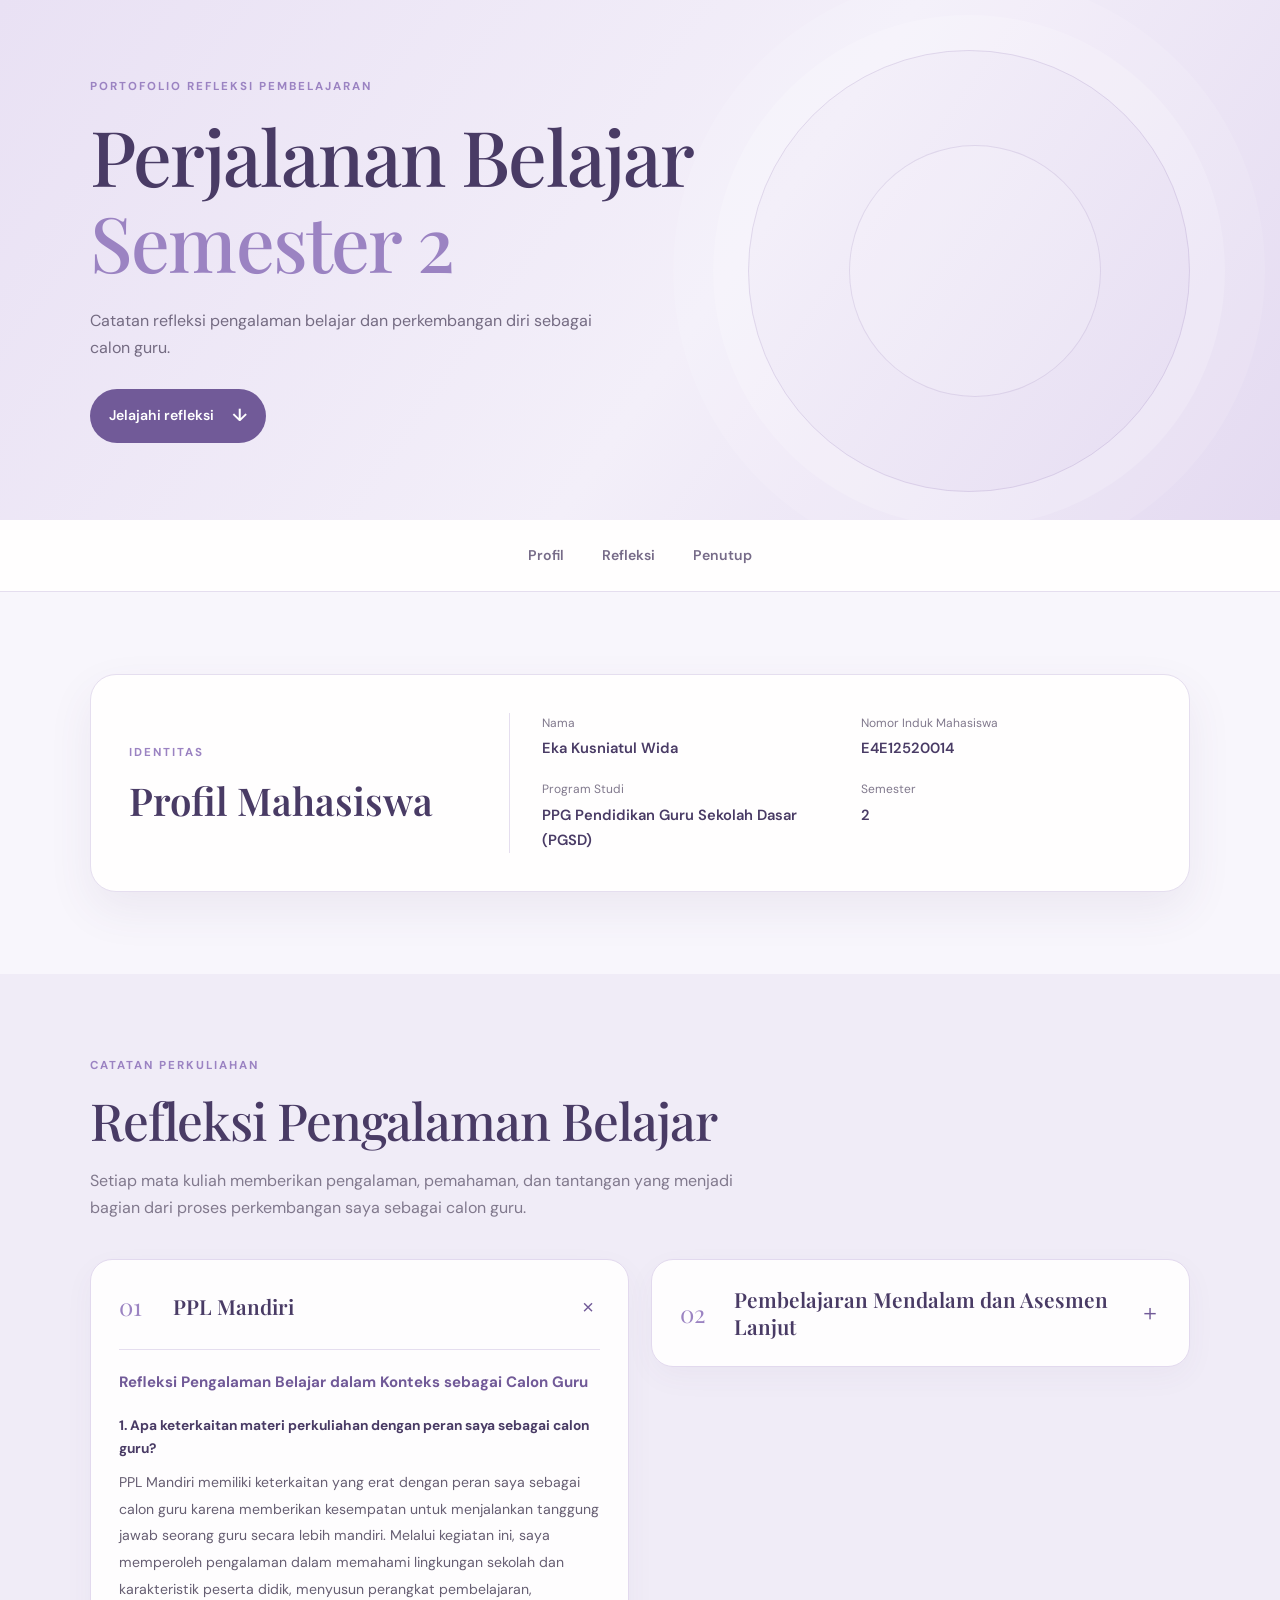
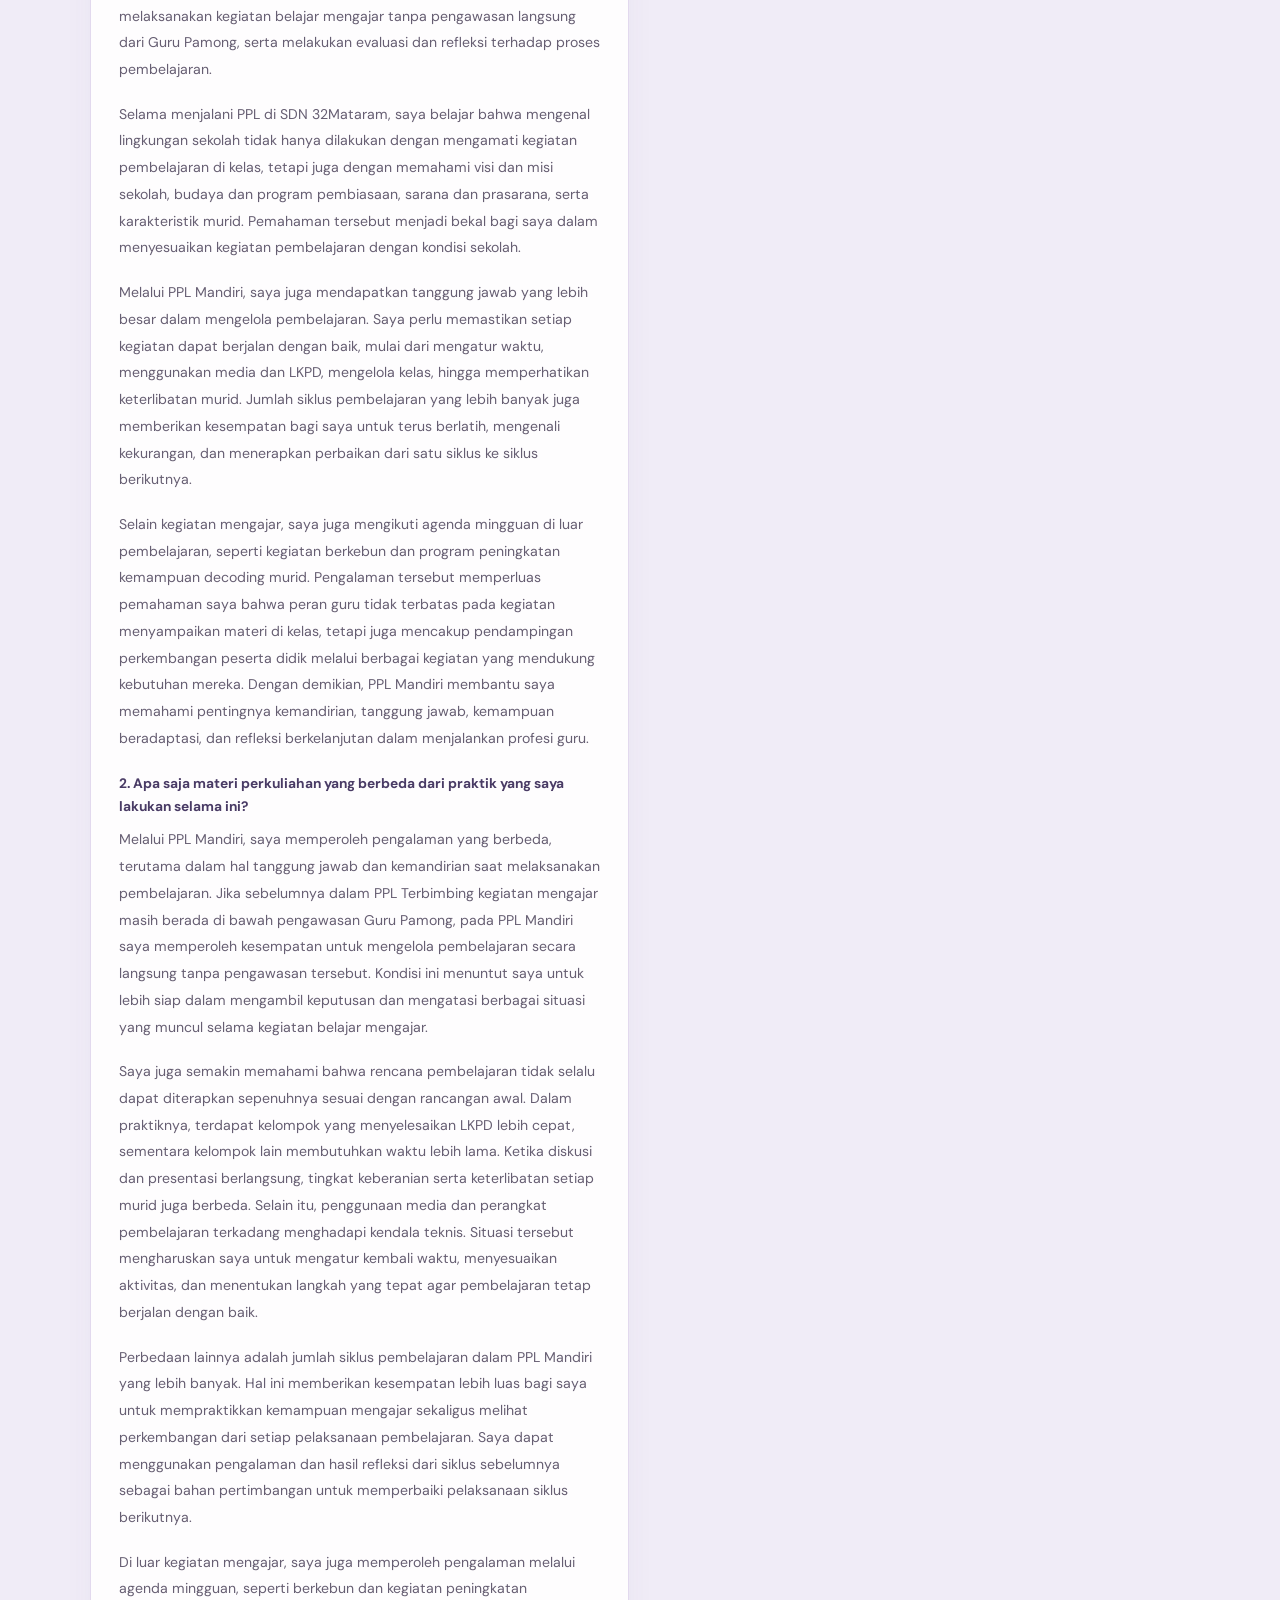
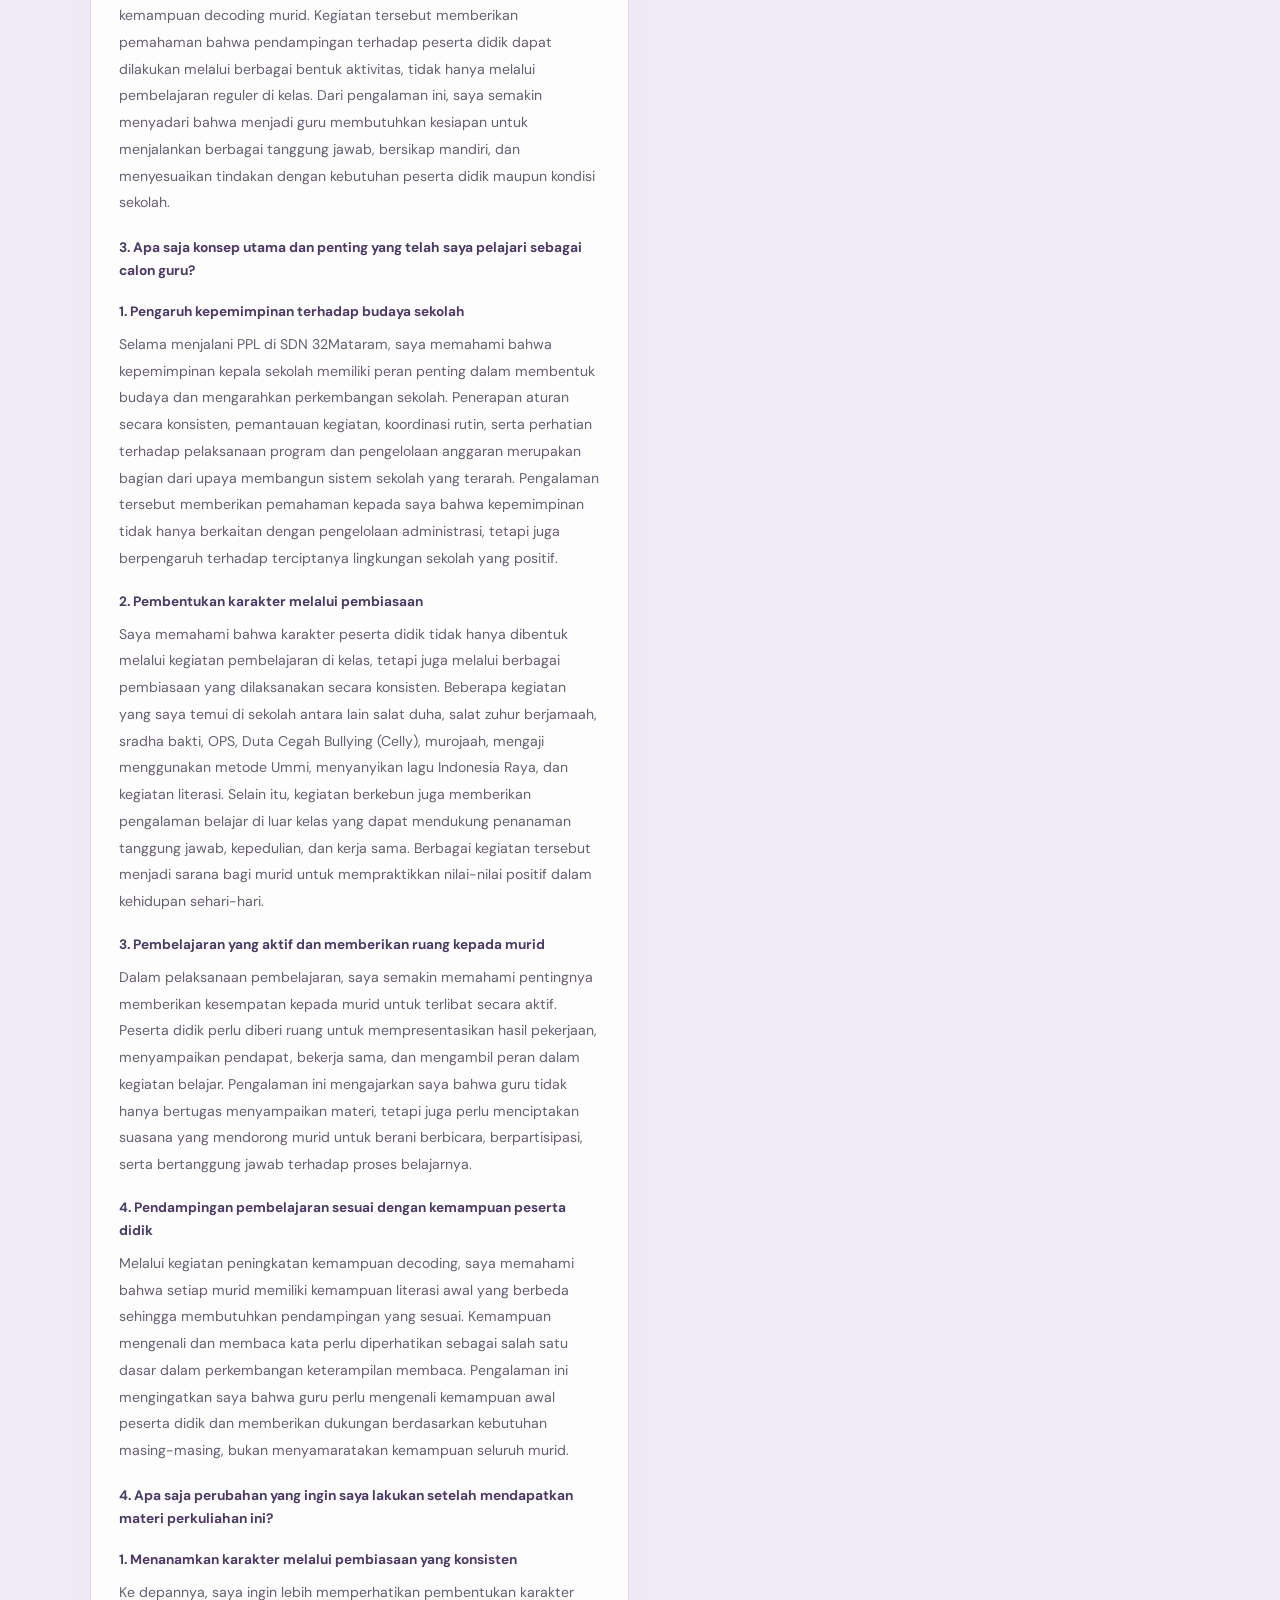
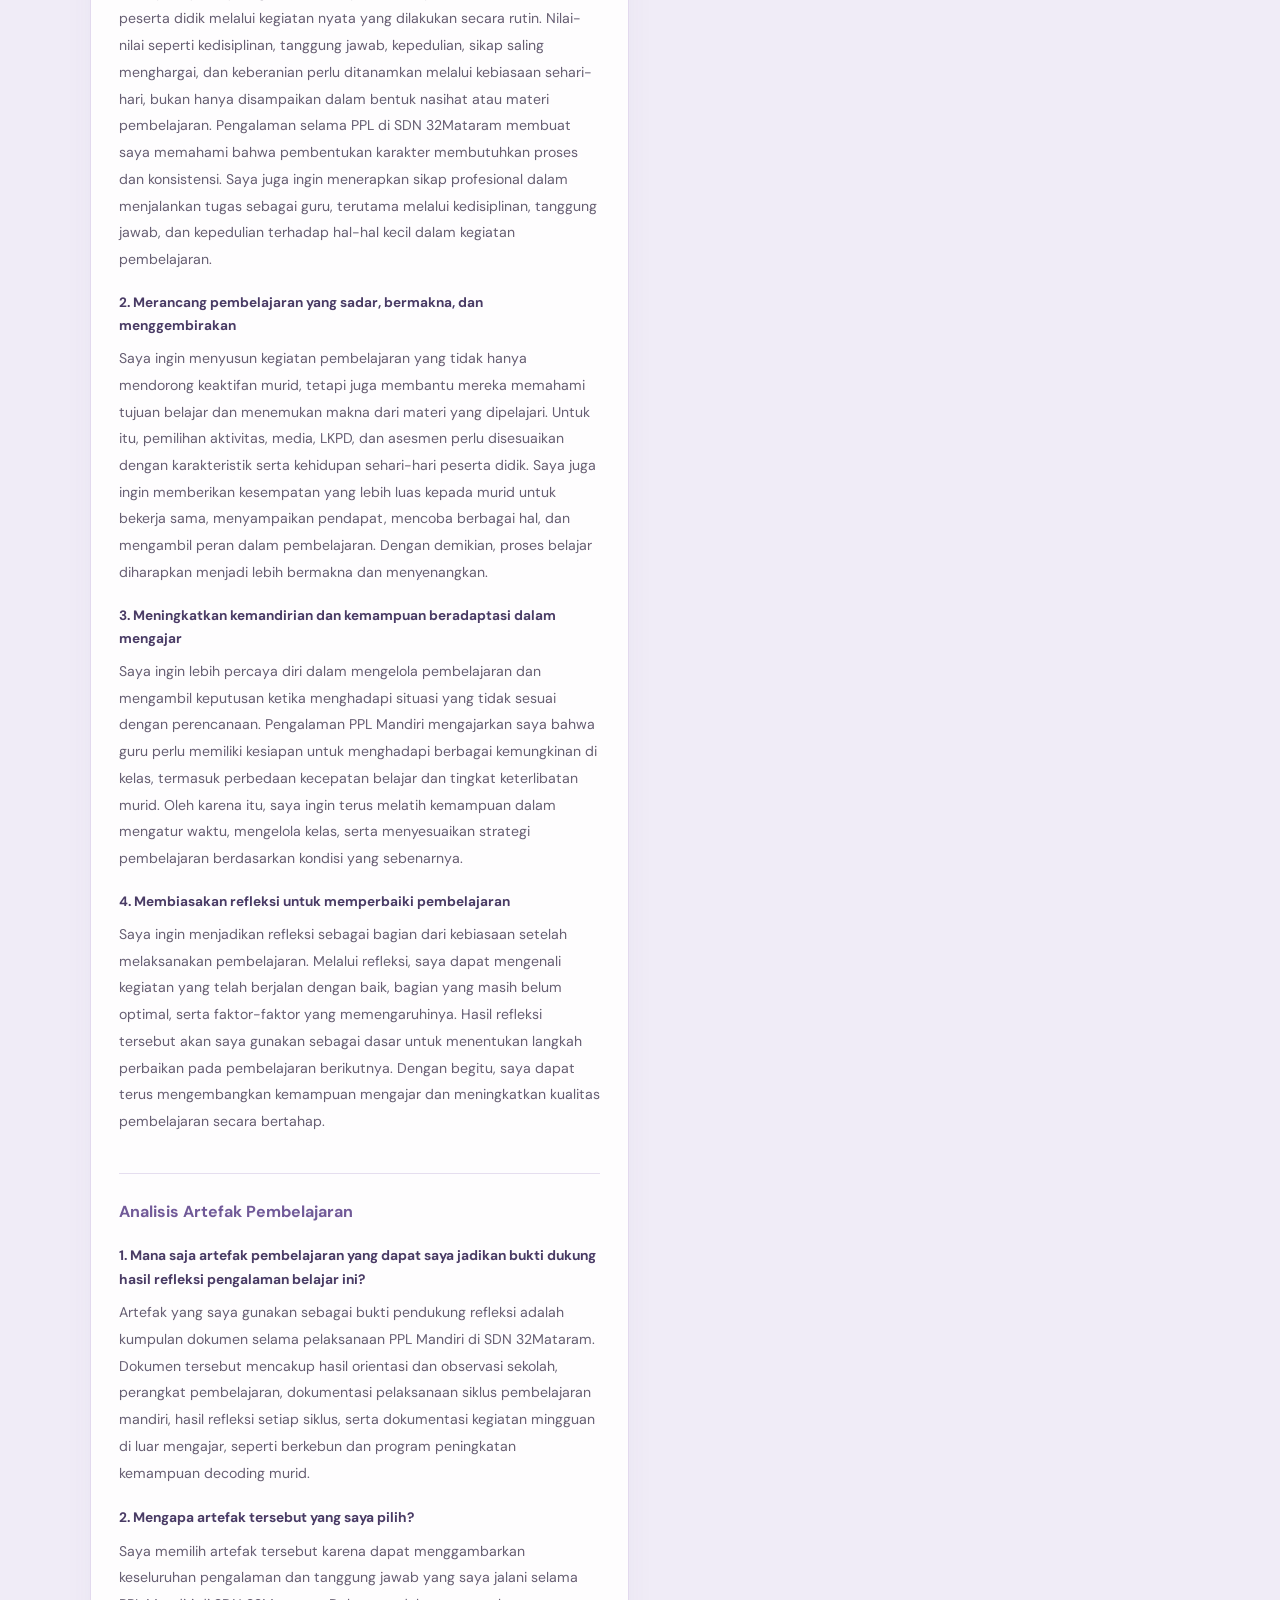
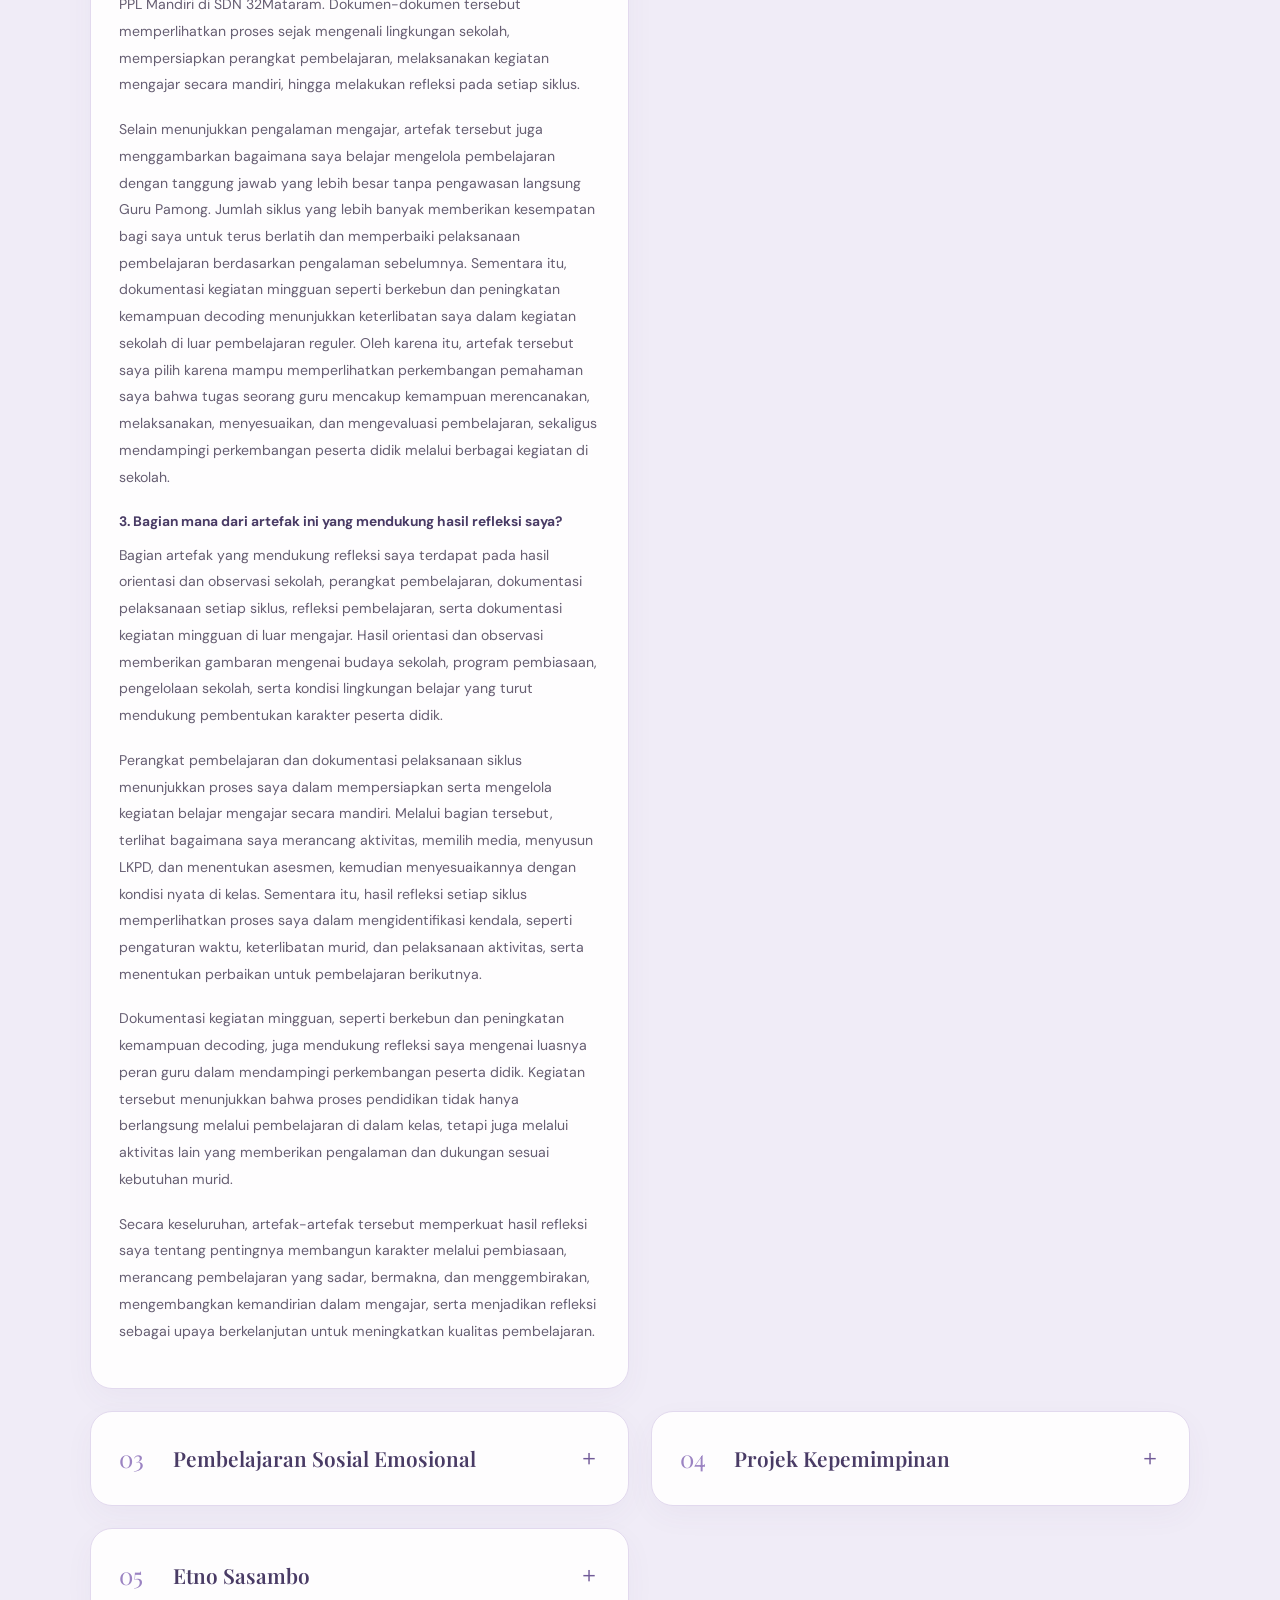
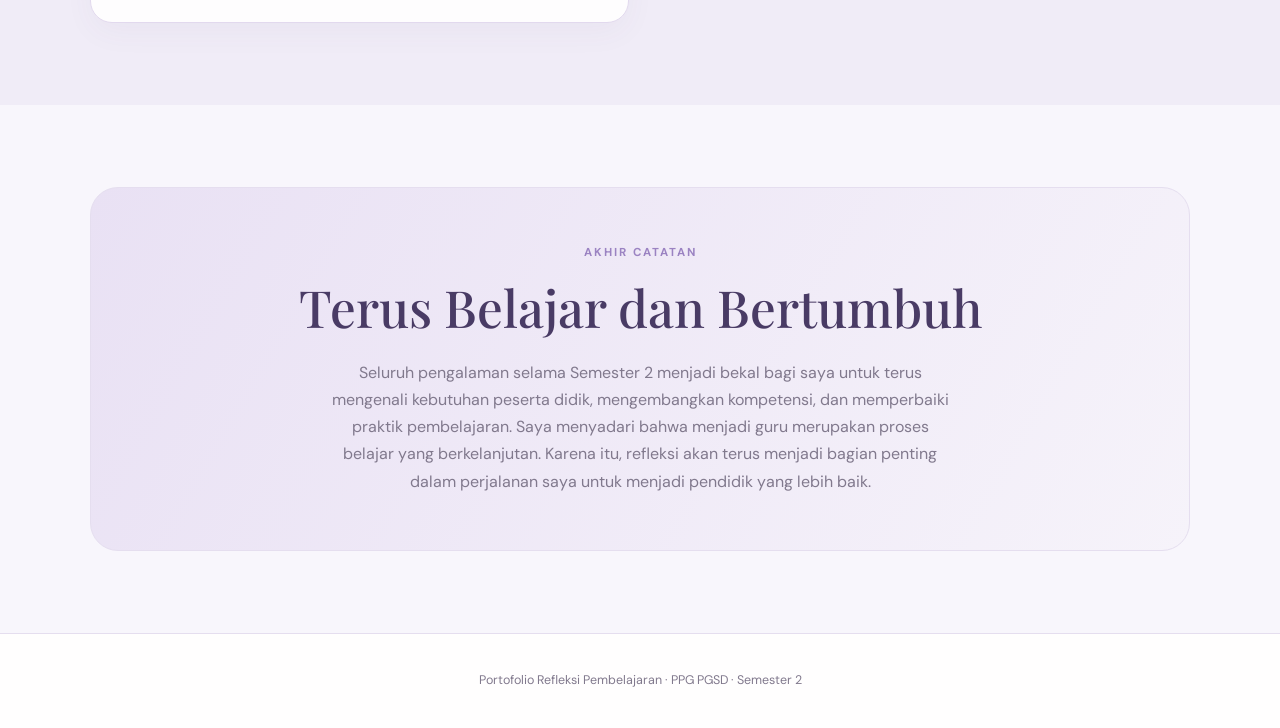
==== index.html @ f9f9147a "Initial website upload" ====
<!DOCTYPE html>
<html lang="id">
<head>
  <meta charset="UTF-8">
  <meta name="viewport" content="width=device-width, initial-scale=1.0">
  <meta name="description" content="Refleksi pengalaman belajar mahasiswa PPG PGSD Semester 2.">
  <title>Refleksi Pembelajaran | Semester 2</title>
  <link rel="preconnect" href="https://fonts.googleapis.com">
  <link rel="preconnect" href="https://fonts.gstatic.com" crossorigin>
  <link href="https://fonts.googleapis.com/css2?family=DM+Sans:wght@400;500;600;700&family=Playfair+Display:wght@500;600;700&display=swap" rel="stylesheet">
  <link rel="stylesheet" href="style.css">
</head>
<body>
  <header class="hero" id="beranda">
    <div class="hero-inner">
      <p class="eyebrow">PORTOFOLIO REFLEKSI PEMBELAJARAN</p>
      <h1>Perjalanan Belajar<br><span>Semester 2</span></h1>
      <p class="hero-description">Catatan refleksi pengalaman belajar dan perkembangan diri sebagai calon guru.</p>
      <a class="hero-link" href="#refleksi">Jelajahi refleksi <span aria-hidden="true">↓</span></a>
    </div>
  </header>

  <nav class="site-nav" aria-label="Navigasi utama">
    <a href="#profil">Profil</a>
    <a href="#refleksi">Refleksi</a>
    <a href="#penutup">Penutup</a>
  </nav>

  <main>
    <section class="profile-section" id="profil">
      <div class="profile-card">
        <div class="profile-heading">
          <p class="eyebrow">IDENTITAS</p>
          <h2>Profil Mahasiswa</h2>
        </div>
        <div class="profile-details">
          <p><span>Nama</span><strong> Eka Kusniatul Wida</strong></p>
          <p><span>Nomor Induk Mahasiswa</span><strong> E4E12520014</strong></p>
          <p><span>Program Studi</span><strong> PPG Pendidikan Guru Sekolah Dasar (PGSD)</strong></p>
          <p><span>Semester</span><strong> 2</strong></p>
        </div>
      </div>
    </section>

    <section class="reflection-section" id="refleksi">
      <div class="section-heading">
        <p class="eyebrow">CATATAN PERKULIAHAN</p>
        <h2>Refleksi Pengalaman Belajar</h2>
        <p>Setiap mata kuliah memberikan pengalaman, pemahaman, dan tantangan yang menjadi bagian dari proses perkembangan saya sebagai calon guru.</p>
      </div>
      <div class="course-grid">
<details class="course-card" id="mata-kuliah-1" open>
  <summary>
    <span class="course-number">01</span>
    <span class="course-name">PPL Mandiri</span>
    <span class="course-toggle" aria-hidden="true">＋</span>
  </summary>
  <div class="course-content">
<h4 class="reflection-title">Refleksi Pengalaman Belajar dalam Konteks sebagai Calon Guru</h4>
<h5>1. Apa keterkaitan materi perkuliahan dengan peran saya sebagai calon guru?</h5>
<p>PPL Mandiri memiliki keterkaitan yang erat dengan peran saya sebagai calon guru karena memberikan kesempatan untuk menjalankan tanggung jawab seorang guru secara lebih mandiri. Melalui kegiatan ini, saya memperoleh pengalaman dalam memahami lingkungan sekolah dan karakteristik peserta didik, menyusun perangkat pembelajaran, melaksanakan kegiatan belajar mengajar tanpa pengawasan langsung dari Guru Pamong, serta melakukan evaluasi dan refleksi terhadap proses pembelajaran.</p>
<p>Selama menjalani PPL di SDN 32Mataram, saya belajar bahwa mengenal lingkungan sekolah tidak hanya dilakukan dengan mengamati kegiatan pembelajaran di kelas, tetapi juga dengan memahami visi dan misi sekolah, budaya dan program pembiasaan, sarana dan prasarana, serta karakteristik murid. Pemahaman tersebut menjadi bekal bagi saya dalam menyesuaikan kegiatan pembelajaran dengan kondisi sekolah.</p>
<p>Melalui PPL Mandiri, saya juga mendapatkan tanggung jawab yang lebih besar dalam mengelola pembelajaran. Saya perlu memastikan setiap kegiatan dapat berjalan dengan baik, mulai dari mengatur waktu, menggunakan media dan LKPD, mengelola kelas, hingga memperhatikan keterlibatan murid. Jumlah siklus pembelajaran yang lebih banyak juga memberikan kesempatan bagi saya untuk terus berlatih, mengenali kekurangan, dan menerapkan perbaikan dari satu siklus ke siklus berikutnya.</p>
<p>Selain kegiatan mengajar, saya juga mengikuti agenda mingguan di luar pembelajaran, seperti kegiatan berkebun dan program peningkatan kemampuan decoding murid. Pengalaman tersebut memperluas pemahaman saya bahwa peran guru tidak terbatas pada kegiatan menyampaikan materi di kelas, tetapi juga mencakup pendampingan perkembangan peserta didik melalui berbagai kegiatan yang mendukung kebutuhan mereka. Dengan demikian, PPL Mandiri membantu saya memahami pentingnya kemandirian, tanggung jawab, kemampuan beradaptasi, dan refleksi berkelanjutan dalam menjalankan profesi guru.</p>
<h5>2. Apa saja materi perkuliahan yang berbeda dari praktik yang saya lakukan selama ini?</h5>
<p>Melalui PPL Mandiri, saya memperoleh pengalaman yang berbeda, terutama dalam hal tanggung jawab dan kemandirian saat melaksanakan pembelajaran. Jika sebelumnya dalam PPL Terbimbing kegiatan mengajar masih berada di bawah pengawasan Guru Pamong, pada PPL Mandiri saya memperoleh kesempatan untuk mengelola pembelajaran secara langsung tanpa pengawasan tersebut. Kondisi ini menuntut saya untuk lebih siap dalam mengambil keputusan dan mengatasi berbagai situasi yang muncul selama kegiatan belajar mengajar.</p>
<p>Saya juga semakin memahami bahwa rencana pembelajaran tidak selalu dapat diterapkan sepenuhnya sesuai dengan rancangan awal. Dalam praktiknya, terdapat kelompok yang menyelesaikan LKPD lebih cepat, sementara kelompok lain membutuhkan waktu lebih lama. Ketika diskusi dan presentasi berlangsung, tingkat keberanian serta keterlibatan setiap murid juga berbeda. Selain itu, penggunaan media dan perangkat pembelajaran terkadang menghadapi kendala teknis. Situasi tersebut mengharuskan saya untuk mengatur kembali waktu, menyesuaikan aktivitas, dan menentukan langkah yang tepat agar pembelajaran tetap berjalan dengan baik.</p>
<p>Perbedaan lainnya adalah jumlah siklus pembelajaran dalam PPL Mandiri yang lebih banyak. Hal ini memberikan kesempatan lebih luas bagi saya untuk mempraktikkan kemampuan mengajar sekaligus melihat perkembangan dari setiap pelaksanaan pembelajaran. Saya dapat menggunakan pengalaman dan hasil refleksi dari siklus sebelumnya sebagai bahan pertimbangan untuk memperbaiki pelaksanaan siklus berikutnya.</p>
<p>Di luar kegiatan mengajar, saya juga memperoleh pengalaman melalui agenda mingguan, seperti berkebun dan kegiatan peningkatan kemampuan decoding murid. Kegiatan tersebut memberikan pemahaman bahwa pendampingan terhadap peserta didik dapat dilakukan melalui berbagai bentuk aktivitas, tidak hanya melalui pembelajaran reguler di kelas. Dari pengalaman ini, saya semakin menyadari bahwa menjadi guru membutuhkan kesiapan untuk menjalankan berbagai tanggung jawab, bersikap mandiri, dan menyesuaikan tindakan dengan kebutuhan peserta didik maupun kondisi sekolah.</p>
<h5>3. Apa saja konsep utama dan penting yang telah saya pelajari sebagai calon guru?</h5>
<h5 class="subpoint-title">1. Pengaruh kepemimpinan terhadap budaya sekolah</h5>
<p>Selama menjalani PPL di SDN 32Mataram, saya memahami bahwa kepemimpinan kepala sekolah memiliki peran penting dalam membentuk budaya dan mengarahkan perkembangan sekolah. Penerapan aturan secara konsisten, pemantauan kegiatan, koordinasi rutin, serta perhatian terhadap pelaksanaan program dan pengelolaan anggaran merupakan bagian dari upaya membangun sistem sekolah yang terarah. Pengalaman tersebut memberikan pemahaman kepada saya bahwa kepemimpinan tidak hanya berkaitan dengan pengelolaan administrasi, tetapi juga berpengaruh terhadap terciptanya lingkungan sekolah yang positif.</p>
<h5 class="subpoint-title">2. Pembentukan karakter melalui pembiasaan</h5>
<p>Saya memahami bahwa karakter peserta didik tidak hanya dibentuk melalui kegiatan pembelajaran di kelas, tetapi juga melalui berbagai pembiasaan yang dilaksanakan secara konsisten. Beberapa kegiatan yang saya temui di sekolah antara lain salat duha, salat zuhur berjamaah, sradha bakti, OPS, Duta Cegah Bullying (Celly), murojaah, mengaji menggunakan metode Ummi, menyanyikan lagu Indonesia Raya, dan kegiatan literasi. Selain itu, kegiatan berkebun juga memberikan pengalaman belajar di luar kelas yang dapat mendukung penanaman tanggung jawab, kepedulian, dan kerja sama. Berbagai kegiatan tersebut menjadi sarana bagi murid untuk mempraktikkan nilai-nilai positif dalam kehidupan sehari-hari.</p>
<h5 class="subpoint-title">3. Pembelajaran yang aktif dan memberikan ruang kepada murid</h5>
<p>Dalam pelaksanaan pembelajaran, saya semakin memahami pentingnya memberikan kesempatan kepada murid untuk terlibat secara aktif. Peserta didik perlu diberi ruang untuk mempresentasikan hasil pekerjaan, menyampaikan pendapat, bekerja sama, dan mengambil peran dalam kegiatan belajar. Pengalaman ini mengajarkan saya bahwa guru tidak hanya bertugas menyampaikan materi, tetapi juga perlu menciptakan suasana yang mendorong murid untuk berani berbicara, berpartisipasi, serta bertanggung jawab terhadap proses belajarnya.</p>
<h5 class="subpoint-title">4. Pendampingan pembelajaran sesuai dengan kemampuan peserta didik</h5>
<p>Melalui kegiatan peningkatan kemampuan decoding, saya memahami bahwa setiap murid memiliki kemampuan literasi awal yang berbeda sehingga membutuhkan pendampingan yang sesuai. Kemampuan mengenali dan membaca kata perlu diperhatikan sebagai salah satu dasar dalam perkembangan keterampilan membaca. Pengalaman ini mengingatkan saya bahwa guru perlu mengenali kemampuan awal peserta didik dan memberikan dukungan berdasarkan kebutuhan masing-masing, bukan menyamaratakan kemampuan seluruh murid.</p>
<h5>4. Apa saja perubahan yang ingin saya lakukan setelah mendapatkan materi perkuliahan ini?</h5>
<h5 class="subpoint-title">1. Menanamkan karakter melalui pembiasaan yang konsisten</h5>
<p>Ke depannya, saya ingin lebih memperhatikan pembentukan karakter peserta didik melalui kegiatan nyata yang dilakukan secara rutin. Nilai-nilai seperti kedisiplinan, tanggung jawab, kepedulian, sikap saling menghargai, dan keberanian perlu ditanamkan melalui kebiasaan sehari-hari, bukan hanya disampaikan dalam bentuk nasihat atau materi pembelajaran. Pengalaman selama PPL di SDN 32Mataram membuat saya memahami bahwa pembentukan karakter membutuhkan proses dan konsistensi. Saya juga ingin menerapkan sikap profesional dalam menjalankan tugas sebagai guru, terutama melalui kedisiplinan, tanggung jawab, dan kepedulian terhadap hal-hal kecil dalam kegiatan pembelajaran.</p>
<h5 class="subpoint-title">2. Merancang pembelajaran yang sadar, bermakna, dan menggembirakan</h5>
<p>Saya ingin menyusun kegiatan pembelajaran yang tidak hanya mendorong keaktifan murid, tetapi juga membantu mereka memahami tujuan belajar dan menemukan makna dari materi yang dipelajari. Untuk itu, pemilihan aktivitas, media, LKPD, dan asesmen perlu disesuaikan dengan karakteristik serta kehidupan sehari-hari peserta didik. Saya juga ingin memberikan kesempatan yang lebih luas kepada murid untuk bekerja sama, menyampaikan pendapat, mencoba berbagai hal, dan mengambil peran dalam pembelajaran. Dengan demikian, proses belajar diharapkan menjadi lebih bermakna dan menyenangkan.</p>
<h5 class="subpoint-title">3. Meningkatkan kemandirian dan kemampuan beradaptasi dalam mengajar</h5>
<p>Saya ingin lebih percaya diri dalam mengelola pembelajaran dan mengambil keputusan ketika menghadapi situasi yang tidak sesuai dengan perencanaan. Pengalaman PPL Mandiri mengajarkan saya bahwa guru perlu memiliki kesiapan untuk menghadapi berbagai kemungkinan di kelas, termasuk perbedaan kecepatan belajar dan tingkat keterlibatan murid. Oleh karena itu, saya ingin terus melatih kemampuan dalam mengatur waktu, mengelola kelas, serta menyesuaikan strategi pembelajaran berdasarkan kondisi yang sebenarnya.</p>
<h5 class="subpoint-title">4. Membiasakan refleksi untuk memperbaiki pembelajaran</h5>
<p>Saya ingin menjadikan refleksi sebagai bagian dari kebiasaan setelah melaksanakan pembelajaran. Melalui refleksi, saya dapat mengenali kegiatan yang telah berjalan dengan baik, bagian yang masih belum optimal, serta faktor-faktor yang memengaruhinya. Hasil refleksi tersebut akan saya gunakan sebagai dasar untuk menentukan langkah perbaikan pada pembelajaran berikutnya. Dengan begitu, saya dapat terus mengembangkan kemampuan mengajar dan meningkatkan kualitas pembelajaran secara bertahap.</p>
<h4 class="artifact-title">Analisis Artefak Pembelajaran</h4>
<h5>1. Mana saja artefak pembelajaran yang dapat saya jadikan bukti dukung hasil refleksi pengalaman belajar ini?</h5>
<p>Artefak yang saya gunakan sebagai bukti pendukung refleksi adalah kumpulan dokumen selama pelaksanaan PPL Mandiri di SDN 32Mataram. Dokumen tersebut mencakup hasil orientasi dan observasi sekolah, perangkat pembelajaran, dokumentasi pelaksanaan siklus pembelajaran mandiri, hasil refleksi setiap siklus, serta dokumentasi kegiatan mingguan di luar mengajar, seperti berkebun dan program peningkatan kemampuan decoding murid.</p>
<h5>2. Mengapa artefak tersebut yang saya pilih?</h5>
<p>Saya memilih artefak tersebut karena dapat menggambarkan keseluruhan pengalaman dan tanggung jawab yang saya jalani selama PPL Mandiri di SDN 32Mataram. Dokumen-dokumen tersebut memperlihatkan proses sejak mengenali lingkungan sekolah, mempersiapkan perangkat pembelajaran, melaksanakan kegiatan mengajar secara mandiri, hingga melakukan refleksi pada setiap siklus.</p>
<p>Selain menunjukkan pengalaman mengajar, artefak tersebut juga menggambarkan bagaimana saya belajar mengelola pembelajaran dengan tanggung jawab yang lebih besar tanpa pengawasan langsung Guru Pamong. Jumlah siklus yang lebih banyak memberikan kesempatan bagi saya untuk terus berlatih dan memperbaiki pelaksanaan pembelajaran berdasarkan pengalaman sebelumnya. Sementara itu, dokumentasi kegiatan mingguan seperti berkebun dan peningkatan kemampuan decoding menunjukkan keterlibatan saya dalam kegiatan sekolah di luar pembelajaran reguler. Oleh karena itu, artefak tersebut saya pilih karena mampu memperlihatkan perkembangan pemahaman saya bahwa tugas seorang guru mencakup kemampuan merencanakan, melaksanakan, menyesuaikan, dan mengevaluasi pembelajaran, sekaligus mendampingi perkembangan peserta didik melalui berbagai kegiatan di sekolah.</p>
<h5>3. Bagian mana dari artefak ini yang mendukung hasil refleksi saya?</h5>
<p>Bagian artefak yang mendukung refleksi saya terdapat pada hasil orientasi dan observasi sekolah, perangkat pembelajaran, dokumentasi pelaksanaan setiap siklus, refleksi pembelajaran, serta dokumentasi kegiatan mingguan di luar mengajar. Hasil orientasi dan observasi memberikan gambaran mengenai budaya sekolah, program pembiasaan, pengelolaan sekolah, serta kondisi lingkungan belajar yang turut mendukung pembentukan karakter peserta didik.</p>
<p>Perangkat pembelajaran dan dokumentasi pelaksanaan siklus menunjukkan proses saya dalam mempersiapkan serta mengelola kegiatan belajar mengajar secara mandiri. Melalui bagian tersebut, terlihat bagaimana saya merancang aktivitas, memilih media, menyusun LKPD, dan menentukan asesmen, kemudian menyesuaikannya dengan kondisi nyata di kelas. Sementara itu, hasil refleksi setiap siklus memperlihatkan proses saya dalam mengidentifikasi kendala, seperti pengaturan waktu, keterlibatan murid, dan pelaksanaan aktivitas, serta menentukan perbaikan untuk pembelajaran berikutnya.</p>
<p>Dokumentasi kegiatan mingguan, seperti berkebun dan peningkatan kemampuan decoding, juga mendukung refleksi saya mengenai luasnya peran guru dalam mendampingi perkembangan peserta didik. Kegiatan tersebut menunjukkan bahwa proses pendidikan tidak hanya berlangsung melalui pembelajaran di dalam kelas, tetapi juga melalui aktivitas lain yang memberikan pengalaman dan dukungan sesuai kebutuhan murid.</p>
<p>Secara keseluruhan, artefak-artefak tersebut memperkuat hasil refleksi saya tentang pentingnya membangun karakter melalui pembiasaan, merancang pembelajaran yang sadar, bermakna, dan menggembirakan, mengembangkan kemandirian dalam mengajar, serta menjadikan refleksi sebagai upaya berkelanjutan untuk meningkatkan kualitas pembelajaran.</p>
  </div>
</details>
<details class="course-card" id="mata-kuliah-2">
  <summary>
    <span class="course-number">02</span>
    <span class="course-name">Pembelajaran Mendalam dan Asesmen Lanjut</span>
    <span class="course-toggle" aria-hidden="true">＋</span>
  </summary>
  <div class="course-content">
<h4 class="reflection-title">Refleksi Pengalaman Belajar dalam Konteks sebagai Calon Guru</h4>
<h5>1. Apa keterkaitan materi perkuliahan dengan peran saya sebagai calon guru?</h5>
<p>Mata kuliah Pembelajaran Mendalam dan Asesmen Lanjut merupakan pengembangan dari pengetahuan yang sebelumnya saya dapatkan melalui mata kuliah PMAD. Jika pada mata kuliah PMAD saya lebih banyak mempelajari landasan dalam menyusun perencanaan pembelajaran dan asesmen, pada mata kuliah ini saya memperoleh pemahaman yang lebih mendalam mengenai penerapan pembelajaran yang mindful, meaningful, dan joyful, serta penggunaan asesmen lanjut untuk memenuhi kebutuhan belajar peserta didik.</p>
<p>Materi dalam perkuliahan ini memiliki hubungan yang erat dengan tanggung jawab saya sebagai calon guru sekolah dasar. Saya semakin memahami bahwa tugas seorang guru tidak hanya menyampaikan materi hingga selesai atau memberikan penilaian terhadap hasil belajar murid. Guru juga perlu mengenali keberagaman karakteristik peserta didik, menciptakan pengalaman belajar yang inklusif, dan melaksanakan asesmen secara berkesinambungan.</p>
<p>Berbagai materi yang dipelajari, seperti Pembelajaran Mendalam, Desain Universal Pembelajaran (DUP), Teaching at the Right Level (TaRL), dan Culturally Responsive Teaching (CRT), semakin menguatkan pemahaman saya mengenai pentingnya pembelajaran yang berorientasi pada kebutuhan murid. Pengetahuan tersebut menjadi bekal bagi saya untuk mengelola kelas dengan karakteristik peserta didik yang beragam, memberikan kesempatan belajar yang adil bagi setiap anak, serta menentukan tindak lanjut pembelajaran berdasarkan hasil asesmen.</p>
<h5>2. Apa saja materi perkuliahan yang berbeda dari praktik yang saya lakukan selama ini?</h5>
<p>Perkuliahan ini memberikan sudut pandang baru bagi saya dalam memahami dan melaksanakan pembelajaran. Sebelumnya, saya cenderung menyusun satu bentuk kegiatan pembelajaran dan memberikan LKPD atau soal dengan tingkat kesulitan yang sama kepada seluruh murid. Saya beranggapan bahwa peserta didik yang berada dalam tingkat kelas yang sama memiliki kemampuan dan kebutuhan belajar yang relatif serupa.</p>
<p>Namun, pengalaman praktik di lapangan menunjukkan bahwa kemampuan setiap murid sangat beragam. Ketika seluruh peserta didik diberikan tugas dengan tingkat kesulitan yang sama, muncul beberapa kendala. Apabila tugas yang diberikan terlalu mudah, murid yang telah menguasai materi dapat menyelesaikannya dengan cepat dan kurang memperoleh tantangan. Sebaliknya, apabila tingkat kesulitan soal ditingkatkan untuk memenuhi kebutuhan murid yang lebih mahir, peserta didik yang kemampuan dasarnya masih perlu dikembangkan justru dapat mengalami kesulitan dalam mengerjakannya dan tertinggal dari proses pembelajaran.</p>
<p>Pemahaman tersebut kemudian diperkuat melalui konsep TaRL (Teaching at the Right Level). Pendekatan ini mengajarkan bahwa kegiatan pembelajaran dan pemberian tugas seharusnya disesuaikan dengan kemampuan aktual peserta didik yang diketahui melalui asesmen awal, bukan hanya mengacu pada tingkatan kelas. Dengan demikian, saya memahami bahwa pembelajaran perlu dirancang berdasarkan kondisi dan kebutuhan nyata setiap murid agar seluruhnya dapat berkembang secara optimal.</p>
<h5>3. Apa saja konsep utama dan penting yang telah saya pelajari sebagai calon guru?</h5>
<p>Beberapa konsep penting yang saya pelajari dalam mata kuliah ini meliputi:</p>
<h5 class="subpoint-title">1. Pembelajaran Mendalam (Deep Learning)</h5>
<p>Pembelajaran Mendalam merupakan pendekatan yang mengutamakan pengalaman belajar yang mindful, meaningful, dan joyful. Mindful berarti murid memiliki kesadaran terhadap proses belajar yang dijalaninya, meaningful menunjukkan bahwa pembelajaran memiliki makna serta keterkaitan dengan kehidupan sehari-hari, sedangkan joyful berkaitan dengan terciptanya pengalaman belajar yang menyenangkan. Pendekatan ini menekankan pemahaman konsep secara menyeluruh dan berkelanjutan, bukan sekadar mengingat atau menghafalkan materi.</p>
<h5 class="subpoint-title">2. Desain Universal Pembelajaran (DUP)</h5>
<p>DUP merupakan prinsip perancangan pembelajaran yang memperhatikan keberagaman kebutuhan peserta didik sejak tahap perencanaan. Dalam penerapannya, guru perlu menyediakan berbagai alternatif dalam menyampaikan informasi (representasi), memberikan kesempatan kepada murid untuk menunjukkan pemahaman melalui beragam bentuk tindakan dan ekspresi, serta menghadirkan berbagai cara untuk meningkatkan motivasi dan keterlibatan mereka dalam pembelajaran.</p>
<h5 class="subpoint-title">3. Teaching at the Right Level (TaRL)</h5>
<p>TaRL merupakan pendekatan pembelajaran yang berfokus pada capaian dan kemampuan aktual peserta didik. Pelaksanaannya diawali dengan asesmen diagnostik untuk mengetahui tingkat penguasaan murid. Berdasarkan hasil tersebut, guru dapat memberikan pendampingan, materi, dan LKPD dengan tingkat kesulitan yang disesuaikan dengan kemampuan masing-masing, baik pada tingkat Perlu Bimbingan, Dasar, maupun Mahir.</p>
<h5 class="subpoint-title">4. Culturally Responsive Teaching (CRT)</h5>
<p>CRT merupakan pendekatan yang menghubungkan proses pembelajaran dengan budaya, kebiasaan, lingkungan, dan pengalaman hidup peserta didik. Melalui pendekatan ini, guru dapat mengaitkan materi pelajaran dengan hal-hal yang dekat dengan kehidupan murid sehingga pembelajaran terasa lebih relevan, mudah dipahami, dan memiliki makna bagi mereka.</p>
<h5>4. Apa saja perubahan yang ingin saya lakukan setelah mendapatkan materi perkuliahan ini?</h5>
<p>Setelah mengikuti perkuliahan ini, terdapat beberapa perubahan yang ingin saya terapkan dalam praktik pembelajaran sebagai calon guru.</p>
<p class="bullet-paragraph">•	Melaksanakan asesmen awal secara rutin. Saya ingin membiasakan diri melakukan asesmen diagnostik sebelum memulai pembelajaran untuk mengetahui kemampuan awal dan karakteristik peserta didik. Asesmen tersebut tidak hanya mencakup aspek kognitif, tetapi juga kebutuhan belajar lainnya. Dengan demikian, perencanaan pembelajaran dapat disusun berdasarkan kondisi nyata murid.</p>
<p class="bullet-paragraph">•	Menerapkan pembelajaran berdiferensiasi melalui TaRL. Saya ingin menyesuaikan aktivitas dan tingkat kesulitan LKPD dengan kemampuan aktual peserta didik. Murid yang masih memerlukan bantuan akan memperoleh penguatan dan pendampingan yang sesuai, sedangkan murid yang telah menguasai materi akan diberikan aktivitas yang lebih menantang agar kemampuan mereka tetap berkembang.</p>
<p class="bullet-paragraph">•	Menggunakan prinsip DUP dalam merancang pembelajaran. Saya ingin menyediakan beragam cara untuk menyampaikan materi, misalnya melalui teks, gambar, benda konkret, audio, video, maupun media manipulatif. Selain itu, saya juga ingin menghadirkan variasi aktivitas dan bentuk penugasan agar setiap murid memiliki kesempatan untuk mengikuti pembelajaran serta menunjukkan pemahamannya dengan cara yang sesuai dengan kebutuhannya.</p>
<p class="bullet-paragraph">•	Mengaitkan pembelajaran dengan konteks lokal melalui CRT. Saya ingin lebih sering menghubungkan materi pelajaran dengan budaya, lingkungan sekitar, dan pengalaman sehari-hari peserta didik. Dengan mengangkat hal-hal yang dekat dengan kehidupan mereka, pembelajaran diharapkan menjadi lebih mudah dipahami, relevan, dan bermakna.</p>
<h4 class="artifact-title">Analisis Artefak Pembelajaran</h4>
<h5>1. Mana saja artefak pembelajaran yang dapat saya jadikan bukti dukung hasil refleksi pengalaman belajar ini?</h5>
<p>Artefak yang saya gunakan sebagai bukti pendukung refleksi selama mengikuti mata kuliah Pembelajaran Mendalam dan Asesmen Lanjut (PMAL) adalah sebagai berikut:</p>
<h5 class="subpoint-title">1.	Lembar Kerja 1.C – Menyusun Peta Awal Kebutuhan Belajar Murid.</h5>
<h5 class="subpoint-title">2.	Lembar Kerja 2.C – Menyusun Perangkat DUP dan Mempraktikkannya di Kelas.</h5>
<h5 class="subpoint-title">3.	Lembar Kerja 3.C – Menyusun Perangkat TaRL dan Mempraktikkannya di Kelas.</h5>
<p>Ketiga artefak tersebut dipilih karena menggambarkan tahapan pembelajaran yang saya pelajari selama perkuliahan, mulai dari mengidentifikasi kebutuhan peserta didik melalui asesmen awal, menyusun peta kebutuhan belajar, hingga merancang dan mempraktikkan pembelajaran menggunakan pendekatan yang disesuaikan dengan keberagaman kemampuan serta karakteristik murid.</p>
<h5>2. Mengapa artefak tersebut yang saya pilih?</h5>
<p>Saya memilih ketiga artefak tersebut karena masing-masing menunjukkan perkembangan pemahaman saya terhadap materi PMAL secara bertahap. Ketiganya menggambarkan proses yang saling berkaitan, mulai dari mengenali kebutuhan belajar peserta didik, merancang pembelajaran yang sesuai, mempraktikkannya, hingga melakukan refleksi untuk menentukan perbaikan.</p>
<p>LK 1.C – Menyusun Peta Awal Kebutuhan Belajar Murid</p>
<p>Artefak ini saya pilih karena menjadi salah satu bukti awal pemahaman saya bahwa setiap peserta didik memiliki kemampuan, kebutuhan, dan karakteristik belajar yang berbeda. Melalui tugas ini, saya belajar mengidentifikasi serta memetakan kondisi awal murid sebagai landasan dalam menentukan rancangan pembelajaran yang sesuai dengan kebutuhan mereka.</p>
<p>LK 2.C – Menyusun Perangkat DUP dan Mempraktikkannya di Kelas</p>
<p>Artefak ini menunjukkan bagaimana pemahaman mengenai keberagaman kebutuhan murid mulai saya terapkan dalam penyusunan rancangan pembelajaran. Saya belajar menyediakan variasi media, aktivitas, dan cara bagi peserta didik untuk menunjukkan pemahamannya. Perangkat yang telah disusun kemudian dipraktikkan melalui kegiatan microteaching dan memperoleh tanggapan serta masukan dari teman sejawat. Melalui proses tersebut, saya mendapatkan kesempatan untuk mengevaluasi dan menyempurnakan rancangan maupun pelaksanaan pembelajaran berdasarkan umpan balik yang diterima.</p>
<p>LK 3.C – Menyusun Perangkat TaRL dan Mempraktikkannya di Kelas</p>
<p>Artefak ini saya pilih karena memperlihatkan perkembangan pemahaman saya dalam menyesuaikan pembelajaran dengan tingkat kemampuan aktual peserta didik, bukan hanya berdasarkan tingkatan kelasnya. Perangkat TaRL yang telah dirancang selanjutnya dipraktikkan melalui microteaching dan kegiatan lesson study. Dari rangkaian kegiatan tersebut, saya memperoleh pengalaman dalam mengamati proses pembelajaran, menerima masukan, melakukan refleksi, serta menentukan perbaikan agar pembelajaran lebih sesuai dengan kemampuan dan kebutuhan murid.</p>
<p>Secara keseluruhan, ketiga artefak tersebut memperlihatkan proses belajar saya yang saling berkesinambungan, yaitu mengenali kebutuhan peserta didik, menyusun rancangan pembelajaran yang responsif, mempraktikkannya, menerima umpan balik, dan melakukan perbaikan secara berkelanjutan.</p>
<h5>3. Bagian mana dari artefak ini yang mendukung hasil refleksi saya?</h5>
<p>LK 1.C – Bagian Menyusun Asesmen Awal dan Peta Kebutuhan Belajar</p>
<p>Bagian yang mendukung refleksi saya dalam artefak ini terlihat pada penyusunan peta awal kebutuhan belajar murid yang didasarkan pada hasil asesmen awal. Asesmen tersebut tidak hanya berfokus pada kemampuan akademik atau kognitif, tetapi juga memperhatikan berbagai aspek nonkognitif yang dapat memengaruhi proses belajar peserta didik. Aspek tersebut meliputi kondisi fisik, sosial, emosional, minat, bakat, gaya belajar, serta latar belakang murid.</p>
<p>Melalui kegiatan ini, saya semakin memahami bahwa setiap peserta didik memiliki kondisi dan kebutuhan belajar yang tidak selalu sama. Hasil pemetaan tersebut dapat digunakan sebagai dasar untuk menentukan strategi, aktivitas, media, dan bentuk pembelajaran yang sesuai dengan karakteristik masing-masing murid. Artefak ini memperkuat refleksi saya bahwa pembelajaran yang berpusat pada peserta didik harus diawali dengan mengenali mereka secara menyeluruh, bukan hanya berdasarkan pencapaian akademiknya.</p>
<p>LK 2.C – Bagian pada Artefak DUP</p>
<p>Bagian yang mendukung refleksi saya pada artefak DUP terlihat dari penggunaan berbagai alternatif dalam menyajikan materi serta pemberian kesempatan kepada peserta didik untuk memperlihatkan pemahamannya melalui cara yang beragam. Dalam perangkat DUP, saya merancang penggunaan beberapa jenis media, seperti audio-visual, teks, gambar, dan benda konkret. Selain itu, terdapat variasi aktivitas serta bentuk unjuk kerja yang memungkinkan murid mengikuti pembelajaran dan mengekspresikan pemahamannya sesuai dengan kebutuhan serta karakteristik masing-masing.</p>
<p>Melalui artefak ini, saya memperoleh pemahaman bahwa pembelajaran perlu dirancang secara fleksibel dan tidak hanya bergantung pada satu metode penyampaian materi atau satu bentuk penilaian. Guru perlu menyediakan alternatif agar lebih banyak peserta didik dapat mengakses pembelajaran dan menunjukkan kemampuan mereka.</p>
<p>LK 3.C – Bagian pada Artefak TaRL</p>
<p>Bagian yang paling mendukung refleksi saya pada artefak TaRL terlihat pada pelaksanaan asesmen diagnostik awal, pengelompokan murid berdasarkan kemampuan aktual, serta penyusunan LKPD dengan tingkat kompleksitas yang berbeda. Peserta didik yang berada pada kategori Perlu Bimbingan, Dasar, dan Mahir memperoleh bentuk tugas yang disesuaikan dengan tingkat penguasaan masing-masing.</p>
<p>Dari pengalaman tersebut, saya menyadari bahwa pemberian tugas yang seragam kepada seluruh murid belum tentu mampu memenuhi kebutuhan belajar mereka. Peserta didik yang telah menguasai materi dapat merasa kurang tertantang apabila hanya diberikan soal yang terlalu mudah. Sebaliknya, murid yang masih memerlukan pendampingan dapat mengalami kesulitan ketika harus menyelesaikan tugas dengan tingkat kompleksitas yang terlalu tinggi. Melalui penerapan TaRL, saya belajar bahwa pembelajaran perlu memberikan tantangan yang sesuai dengan kemampuan aktual setiap peserta didik berdasarkan hasil asesmen awal.</p>
<p>Ketiga artefak tersebut secara keseluruhan memperkuat pemahaman saya bahwa pembelajaran yang berpihak pada murid tidak cukup hanya dengan menghadirkan metode dan media yang bervariasi. Guru juga perlu memahami kebutuhan peserta didik sejak awal, menyusun pembelajaran yang fleksibel, memberikan aktivitas sesuai tingkat kemampuan, serta melakukan evaluasi dan perbaikan secara berkelanjutan.</p>
  </div>
</details>
<details class="course-card" id="mata-kuliah-3">
  <summary>
    <span class="course-number">03</span>
    <span class="course-name">Pembelajaran Sosial Emosional</span>
    <span class="course-toggle" aria-hidden="true">＋</span>
  </summary>
  <div class="course-content">
<h4 class="reflection-title">A. Refleksi Pembelajaran</h4>
<h5>1. Bagaimana materi yang dipelajari memiliki keterkaitan dengan peran saya sebagai calon guru?</h5>
<p>Materi Pembelajaran Sosial Emosional memiliki keterkaitan yang erat dengan peran saya sebagai calon guru. Melalui materi pada Bab 2 mengenai kerangka CASEL dan Bab 3 mengenai Experiential Learning, saya memahami bahwa tugas guru bukan hanya membantu murid mencapai tujuan akademik, tetapi juga mendukung perkembangan sosial dan emosional mereka. Kerangka CASEL mengajarkan pentingnya mengembangkan kesadaran diri, manajemen diri, kesadaran sosial, keterampilan berelasi, serta pengambilan keputusan yang bertanggung jawab. Sementara itu, Experiential Learning memberikan pemahaman bahwa murid dapat belajar secara lebih bermakna melalui pengalaman langsung, refleksi, pembentukan konsep, dan penerapan kembali.</p>
<p>Pemahaman ini berkaitan dengan pengalaman saya selama melaksanakan PPL. Saya menemukan bahwa setiap murid memiliki karakter dan cara berinteraksi yang berbeda. Ada murid yang aktif menyampaikan pendapat, tetapi ada pula yang masih membutuhkan dorongan untuk berpartisipasi. Oleh karena itu, sebagai calon guru, saya perlu mampu menciptakan pembelajaran yang tidak hanya memperhatikan pemahaman materi, tetapi juga memberikan ruang bagi murid untuk mengenali diri, mengelola emosi, menghargai orang lain, dan belajar melalui pengalaman.</p>
<h5>2. Apakah terdapat materi yang berbeda dari praktik yang selama ini saya lakukan?</h5>
<p>Ya, terdapat beberapa hal yang berbeda antara materi yang saya pelajari dengan praktik pembelajaran yang selama ini saya lakukan. Sebelumnya, saya cenderung lebih berfokus pada penyampaian materi, penyelesaian kegiatan, dan ketercapaian tujuan pembelajaran. Saya belum secara konsisten mempertimbangkan bagaimana kegiatan pembelajaran dapat sekaligus mengembangkan kompetensi sosial emosional murid. Misalnya, ketika melaksanakan diskusi kelompok, perhatian saya lebih banyak tertuju pada penyelesaian tugas dibandingkan memastikan setiap murid memperoleh kesempatan untuk berpartisipasi dan menyampaikan pendapat.</p>
<p>Selain itu, saya juga menyadari bahwa kegiatan pembelajaran yang saya rancang terkadang masih didominasi oleh penjelasan guru. Padahal, melalui Experiential Learning, saya memahami bahwa murid perlu memperoleh kesempatan untuk mengalami suatu kegiatan secara langsung, merefleksikan pengalaman tersebut, menghubungkannya dengan konsep yang dipelajari, dan mencoba menerapkannya kembali. Hal ini menjadi bahan evaluasi bagi saya agar ke depannya tidak hanya berfokus pada hasil pembelajaran, tetapi juga memperhatikan proses dan pengalaman belajar murid.</p>
<h5>3. Apa konsep utama atau hal penting yang saya pelajari dari materi tersebut?</h5>
<p>Konsep utama yang saya pelajari pada Bab 2 adalah kerangka CASEL yang terdiri atas lima kompetensi sosial emosional, yaitu self-awareness (kesadaran diri), self-management (manajemen diri), social awareness (kesadaran sosial), relationship skills (keterampilan berelasi), dan responsible decision-making (pengambilan keputusan yang bertanggung jawab). Saya memahami bahwa kelima kompetensi tersebut penting untuk membantu murid mengenali dirinya, mengelola emosi, memahami perasaan orang lain, membangun hubungan positif, serta mempertimbangkan konsekuensi sebelum mengambil keputusan. Kompetensi tersebut dapat dikembangkan melalui kegiatan pembelajaran dan pembiasaan di lingkungan sekolah.</p>
<p>Pada Bab 3, konsep penting yang saya pelajari adalah Experiential Learning, yaitu pendekatan pembelajaran yang menempatkan pengalaman sebagai bagian utama dalam proses belajar. Pendekatan ini memiliki empat tahapan, yaitu Concrete Experience, Reflective Observation, Abstract Conceptualization, dan Active Experimentation. Melalui tahapan tersebut, murid memperoleh pengalaman langsung, melakukan refleksi terhadap pengalaman, membangun pemahaman atau konsep, kemudian mencoba menerapkannya dalam situasi lain. Saya memahami bahwa pengalaman belajar yang melibatkan murid secara aktif dapat membantu mereka membangun pemahaman yang lebih bermakna sekaligus mengembangkan kemampuan sosial dan emosional.</p>
<h5>4. Apa perubahan yang ingin saya lakukan setelah mempelajari materi tersebut?</h5>
<p>Setelah mempelajari materi ini, saya ingin lebih memperhatikan perkembangan sosial emosional murid dalam merancang dan melaksanakan pembelajaran. Saya akan berusaha mengintegrasikan kompetensi CASEL melalui kegiatan sederhana, seperti mengajak murid mengenali perasaan dan kesiapan belajarnya, membiasakan mereka menghargai pendapat teman, serta memberikan kesempatan yang adil untuk berpartisipasi dalam kegiatan kelompok. Saya juga ingin lebih peka terhadap dinamika interaksi antarmurid agar dapat membantu mereka membangun hubungan yang positif dan saling menghargai.</p>
<p>Selain itu, saya ingin menerapkan Experiential Learning dengan menghadirkan kegiatan yang dekat dengan kehidupan sehari-hari murid. Saya akan berusaha memberikan kesempatan kepada murid untuk mengamati, mencoba, dan mengalami suatu kegiatan secara langsung sebelum mengajak mereka melakukan refleksi dan menarik kesimpulan. Dengan demikian, murid tidak hanya menerima informasi dari guru, tetapi juga terlibat aktif dalam membangun pengetahuannya. Saya berharap perubahan tersebut dapat membantu saya menciptakan pembelajaran yang lebih bermakna, menyenangkan, dan memperhatikan perkembangan murid secara menyeluruh.</p>
<h4 class="artifact-title">B. Analisis Artefak Pembelajaran</h4>
<h5>1. Apa artefak yang menjadi bukti dukung dalam proses pembelajaran?</h5>
<p>Artefak yang saya gunakan sebagai bukti dukung dalam proses pembelajaran adalah tugas atau hasil kegiatan pada Bab 2 mengenai penerapan kerangka CASEL dan Bab 3 mengenai penerapan Experiential Learning. Kedua artefak tersebut menunjukkan proses saya dalam memahami konsep pembelajaran sosial emosional serta menghubungkannya dengan praktik pembelajaran di sekolah.</p>
<h5>2. Mengapa saya memilih artefak tersebut?</h5>
<p>Saya memilih kedua artefak tersebut karena masing-masing merepresentasikan konsep penting yang saya pelajari dalam mata kuliah Pembelajaran Sosial Emosional. Artefak Bab 2 menunjukkan pemahaman saya mengenai pentingnya mengembangkan lima kompetensi sosial emosional melalui kegiatan pembelajaran. Sementara itu, artefak Bab 3 menunjukkan pemahaman saya mengenai pentingnya pengalaman langsung sebagai bagian dari proses belajar. Keduanya saling melengkapi karena pembelajaran tidak hanya perlu membantu murid memahami materi, tetapi juga memberikan pengalaman yang mendukung perkembangan sosial dan emosional mereka.</p>
<h5>3. Bagian mana dari artefak tersebut yang mendukung proses refleksi saya?</h5>
<p>Bagian yang mendukung refleksi saya dari artefak Bab 2 adalah pembahasan mengenai lima kompetensi CASEL dan contoh penerapannya dalam kegiatan pembelajaran. Bagian tersebut membuat saya menyadari bahwa kemampuan mengenali emosi, mengelola diri, bekerja sama, dan menghargai orang lain perlu dikembangkan secara sengaja melalui proses pembelajaran. Sementara itu, bagian artefak Bab 3 yang paling mendukung refleksi saya adalah tahapan Experiential Learning, khususnya keterkaitan antara pengalaman langsung dan kegiatan refleksi. Bagian tersebut membantu saya memahami bahwa murid perlu diberikan kesempatan untuk mengalami dan memaknai proses belajar, bukan hanya menerima penjelasan dari guru. Kedua bagian tersebut menjadi pengingat bagi saya untuk merancang pembelajaran yang lebih memperhatikan kebutuhan dan perkembangan murid secara utuh.</p>
  </div>
</details>
<details class="course-card" id="mata-kuliah-4">
  <summary>
    <span class="course-number">04</span>
    <span class="course-name">Projek Kepemimpinan</span>
    <span class="course-toggle" aria-hidden="true">＋</span>
  </summary>
  <div class="course-content">
<h4 class="reflection-title">Refleksi pengalaman belajar dalam konteks sebagai calon guru (connection, challenge, concept, change)</h4>
<h5>1. Apa keterkaitan materi perkuliahan dengan peran saya sebagai calon guru?</h5>
<p>Materi dalam mata kuliah Pembelajaran Sosial Emosional, khususnya kerangka CASEL pada Bab 2 dan Experiential Learning pada Bab 3, memiliki keterkaitan erat dengan peran saya sebagai calon guru. Melalui materi tersebut, saya memahami bahwa tugas guru tidak hanya berfokus pada pencapaian akademik murid, tetapi juga mendukung perkembangan sosial dan emosional mereka. Kerangka CASEL memberikan pemahaman mengenai pentingnya mengembangkan kesadaran diri, kemampuan mengelola emosi, kepedulian terhadap orang lain, keterampilan membangun hubungan, serta kemampuan mengambil keputusan secara bertanggung jawab. Sementara itu, Experiential Learning mengajarkan bahwa murid dapat membangun pemahaman melalui pengalaman langsung, refleksi, pembentukan konsep, dan penerapan kembali.</p>
<p>Pemahaman tersebut berkaitan dengan pengalaman saya selama melaksanakan PPL. Dalam kegiatan pembelajaran, saya menemukan bahwa setiap murid memiliki karakter dan cara berinteraksi yang berbeda. Ada murid yang aktif menyampaikan pendapat, tetapi ada pula yang cenderung diam dan membutuhkan dorongan untuk terlibat. Saya juga melihat bahwa kegiatan kelompok tidak selalu berjalan dengan baik apabila murid belum terbiasa bekerja sama dan menghargai pendapat teman. Pengalaman tersebut membuat saya menyadari bahwa guru perlu memperhatikan kondisi sosial emosional murid sekaligus merancang kegiatan yang memberikan kesempatan kepada mereka untuk belajar melalui pengalaman.</p>
<h5>2. Apa saja materi perkuliahan yang berbeda dari praktik yang saya lakukan selama ini?</h5>
<p>Salah satu hal yang berbeda dari praktik pembelajaran saya sebelumnya adalah perhatian terhadap perkembangan sosial emosional murid. Sebelumnya, saya cenderung lebih berfokus pada penyampaian materi, penyelesaian kegiatan, dan ketercapaian tujuan pembelajaran. Saya belum secara konsisten mempertimbangkan bagaimana kegiatan pembelajaran dapat membantu murid mengenali perasaan, mengelola emosi, memahami orang lain, dan membangun hubungan yang positif. Misalnya, ketika melaksanakan diskusi kelompok, perhatian saya lebih banyak tertuju pada penyelesaian tugas dibandingkan memastikan setiap murid memperoleh kesempatan untuk berpartisipasi.</p>
<p>Hal lain yang berbeda adalah pemahaman mengenai pembelajaran berbasis pengalaman melalui Experiential Learning. Dalam praktik sebelumnya, saya terkadang masih lebih banyak memberikan penjelasan dan mengarahkan murid untuk mengikuti langkah-langkah kegiatan yang telah disiapkan. Setelah mempelajari Experiential Learning, saya memahami bahwa murid perlu memperoleh kesempatan untuk mengalami suatu kegiatan secara langsung, mengamati dan merefleksikan pengalaman tersebut, menghubungkannya dengan konsep yang dipelajari, serta mencoba menerapkannya kembali. Dengan demikian, murid tidak hanya menerima informasi, tetapi juga terlibat aktif dalam membangun pemahamannya sendiri.</p>
<h5>3. Apa saja konsep utama dan penting yang telah saya pelajari sebagai calon guru?</h5>
<p>Sebagai calon guru, terdapat dua konsep penting yang saya pelajari melalui mata kuliah Pembelajaran Sosial Emosional. Pertama, kerangka CASEL, yang mencakup lima kompetensi utama, yaitu self-awareness (kesadaran diri), self-management (manajemen diri), social awareness (kesadaran sosial), relationship skills (keterampilan berelasi), dan responsible decision-making (pengambilan keputusan yang bertanggung jawab). Saya memahami bahwa kelima kompetensi tersebut saling berkaitan dan perlu dikembangkan agar murid mampu mengenali dirinya, mengelola emosi, memahami perasaan orang lain, membangun hubungan positif, serta mempertimbangkan konsekuensi dari keputusan yang diambil. Kompetensi tersebut dapat diintegrasikan dalam kegiatan pembelajaran maupun pembiasaan di lingkungan sekolah.</p>
<p>Kedua, Experiential Learning, yaitu pendekatan pembelajaran yang menempatkan pengalaman sebagai bagian penting dalam proses belajar. Pendekatan ini terdiri atas empat tahapan, yaitu Concrete Experience (pengalaman konkret), Reflective Observation (observasi reflektif), Abstract Conceptualization (konseptualisasi abstrak), dan Active Experimentation (eksperimen aktif). Melalui tahapan tersebut, murid memperoleh pengalaman langsung, merefleksikan hal yang dialami, membangun pemahaman berdasarkan pengalaman tersebut, kemudian mencoba menerapkannya dalam situasi lain. Saya memahami bahwa proses belajar akan lebih bermakna ketika murid diberikan kesempatan untuk terlibat secara aktif dan menemukan pemahamannya melalui pengalaman.</p>
<h5>4. Apa saja perubahan yang ingin saya lakukan setelah mendapatkan materi perkuliahan ini?</h5>
<p>Setelah mengikuti mata kuliah Pembelajaran Sosial Emosional, saya ingin lebih memperhatikan perkembangan sosial emosional murid dalam merancang dan melaksanakan pembelajaran. Saya akan berusaha mengintegrasikan lima kompetensi CASEL melalui kegiatan sederhana, seperti mengajak murid mengenali perasaan dan kesiapan belajarnya, membiasakan mereka menghargai pendapat teman, serta memberikan kesempatan yang adil untuk berpartisipasi dalam kegiatan kelompok. Saya juga ingin lebih peka terhadap interaksi antarmurid agar dapat membantu mereka membangun hubungan yang positif dan saling menghargai.</p>
<p>Selain itu, saya ingin menerapkan Experiential Learning melalui kegiatan yang memberikan pengalaman langsung kepada murid. Saya akan berusaha menghadirkan aktivitas yang dekat dengan kehidupan sehari-hari, kemudian memberikan kesempatan kepada murid untuk mengamati, mencoba, merefleksikan pengalaman, dan menarik kesimpulan. Saya juga ingin membiasakan kegiatan refleksi setelah pembelajaran agar murid dapat memahami hal yang telah dipelajari serta pengalaman yang mereka peroleh. Dengan demikian, pembelajaran tidak hanya berorientasi pada hasil akhir, tetapi juga memperhatikan proses dan pengalaman belajar murid.</p>
<h4 class="artifact-title">Analisis Artefak Pembelajaran</h4>
<h5>1. Mana saja artefak pembelajaran yang dapat saya jadikan bukti dukung hasil refleksi pengalaman belajar ini?</h5>
<p>Artefak yang saya pilih sebagai bukti dukung hasil refleksi pengalaman belajar ini adalah hasil kegiatan atau tugas pada Bab 2 mengenai penerapan kerangka CASEL serta hasil kegiatan atau rancangan pembelajaran pada Bab 3 mengenai penerapan Experiential Learning. Kedua artefak tersebut merepresentasikan pemahaman saya mengenai pentingnya pembelajaran sosial emosional dan penerapannya dalam proses pembelajaran.</p>
<h5>2. Mengapa artefak tersebut yang saya pilih?</h5>
<p>Saya memilih kedua artefak tersebut karena dapat menunjukkan pemahaman dan perkembangan saya setelah mempelajari materi Pembelajaran Sosial Emosional. Artefak Bab 2 mengenai CASEL menunjukkan pemahaman saya terhadap lima kompetensi sosial emosional serta bagaimana kompetensi tersebut dapat dikembangkan melalui kegiatan pembelajaran. Sementara itu, artefak Bab 3 mengenai Experiential Learning menunjukkan pemahaman saya mengenai pentingnya pengalaman langsung, refleksi, pembentukan konsep, dan penerapan dalam proses belajar.</p>
<p>Kedua artefak tersebut saling melengkapi karena menggambarkan bahwa pembelajaran tidak hanya bertujuan membantu murid memahami materi, tetapi juga memberikan kesempatan bagi mereka untuk mengembangkan kemampuan sosial emosional melalui pengalaman yang bermakna. Selain itu, kedua artefak tersebut menjadi pengingat bagi saya untuk menerapkan pemahaman yang telah diperoleh dalam merancang pembelajaran sebagai calon guru.</p>
<h5>3. Bagian mana dari artefak ini yang mendukung hasil refleksi saya?</h5>
<p>Pada artefak Bab 2 mengenai kerangka CASEL, bagian yang mendukung hasil refleksi saya adalah pembahasan mengenai lima kompetensi sosial emosional beserta contoh penerapannya dalam kegiatan pembelajaran. Bagian tersebut membantu saya memahami bahwa kemampuan mengenali diri, mengelola emosi, memahami orang lain, bekerja sama, dan mengambil keputusan secara bertanggung jawab perlu dikembangkan melalui proses pembelajaran. Hal ini berkaitan dengan refleksi saya mengenai pentingnya memperhatikan kondisi sosial emosional murid, bukan hanya pencapaian akademiknya.</p>
<p>Sementara itu, pada artefak Bab 3 mengenai Experiential Learning, bagian yang mendukung hasil refleksi saya adalah penjelasan mengenai empat tahapan pembelajaran berbasis pengalaman, mulai dari pengalaman konkret hingga eksperimen aktif. Bagian tersebut memperkuat pemahaman saya bahwa murid perlu memperoleh kesempatan untuk terlibat langsung dalam kegiatan, merefleksikan pengalaman, membangun pemahaman, dan mencoba menerapkannya kembali. Hal ini menjadi bahan refleksi bagi saya untuk tidak terlalu mendominasi proses pembelajaran, tetapi memberikan ruang bagi murid untuk belajar secara aktif.</p>
<p>Kedua artefak tersebut mendukung refleksi saya bahwa pembelajaran yang baik perlu memperhatikan perkembangan murid secara menyeluruh. Sebagai calon guru, saya perlu mampu mengintegrasikan pembelajaran sosial emosional dan pengalaman belajar yang bermakna agar murid tidak hanya berkembang dalam aspek pengetahuan, tetapi juga dalam kemampuan mengelola diri dan berinteraksi dengan lingkungan sosialnya.</p>
  </div>
</details>
<details class="course-card" id="mata-kuliah-5">
  <summary>
    <span class="course-number">05</span>
    <span class="course-name">Etno Sasambo</span>
    <span class="course-toggle" aria-hidden="true">＋</span>
  </summary>
  <div class="course-content">
<p class="document-label">Indikator</p>
<h4 class="reflection-title">Refleksi pengalaman belajar dalam konteks sebagai calon guru (connection, challenge, concept, change).</h4>
<p class="document-label">Pertanyaan dan Uraian Jawaban</p>
<h5>1. Apa keterkaitan materi perkuliahan dengan peran saya sebagai calon guru?</h5>
<p>Materi dalam mata kuliah Pembelajaran Sosial Emosional memiliki keterkaitan erat dengan peran saya sebagai calon guru karena memberikan pemahaman bahwa keberhasilan pembelajaran tidak hanya ditentukan oleh pencapaian akademik, tetapi juga oleh perkembangan sosial dan emosional murid. Melalui materi pada Bab 2 mengenai kerangka CASEL, saya memahami pentingnya membantu murid mengembangkan kesadaran diri, kemampuan mengelola emosi, kepedulian terhadap orang lain, keterampilan berelasi, dan pengambilan keputusan yang bertanggung jawab. Sementara itu, materi pada Bab 3 mengenai Experiential Learning memberikan pemahaman bahwa proses belajar dapat berlangsung lebih bermakna ketika murid memperoleh pengalaman secara langsung, merefleksikannya, dan menghubungkannya dengan pengetahuan yang dipelajari.</p>
<p>Pemahaman tersebut berkaitan dengan pengalaman saya selama melaksanakan PPL. Dalam kegiatan pembelajaran, saya menemukan bahwa setiap murid memiliki karakter dan cara berinteraksi yang berbeda. Ada murid yang aktif menyampaikan pendapat, tetapi ada pula yang cenderung diam dan membutuhkan dorongan untuk terlibat. Saya juga menyadari bahwa kegiatan kelompok tidak hanya menjadi sarana untuk menyelesaikan tugas, tetapi dapat menjadi kesempatan bagi murid untuk belajar bekerja sama, menghargai pendapat, dan memahami orang lain. Oleh karena itu, saya memahami bahwa sebagai calon guru, saya perlu memperhatikan perkembangan sosial emosional murid serta merancang pengalaman belajar yang dapat mendukung perkembangan tersebut.</p>
<h5>2. Apa saja materi perkuliahan yang berbeda dari praktik yang saya lakukan selama ini?</h5>
<p>Materi yang berbeda dari praktik pembelajaran yang selama ini saya lakukan adalah penerapan kompetensi sosial emosional secara lebih terencana dalam kegiatan pembelajaran. Sebelumnya, saya cenderung lebih berfokus pada penyampaian materi, penyelesaian kegiatan, dan ketercapaian tujuan pembelajaran. Saya belum secara konsisten mempertimbangkan bagaimana kegiatan yang dirancang dapat membantu murid mengenali perasaan, mengelola emosi, memahami kondisi orang lain, dan membangun hubungan yang positif. Misalnya, ketika melaksanakan diskusi kelompok, perhatian saya terkadang lebih banyak tertuju pada penyelesaian tugas dibandingkan memastikan setiap murid memperoleh kesempatan untuk berpartisipasi.</p>
<p>Selain itu, materi Experiential Learning memberikan pemahaman yang berbeda mengenai bagaimana pengalaman dapat dimanfaatkan sebagai bagian dari proses pembelajaran. Selama ini, saya terkadang masih lebih banyak memberikan penjelasan dan mengarahkan murid untuk mengikuti kegiatan yang telah disiapkan. Melalui materi ini, saya memahami bahwa pembelajaran sebaiknya memberikan kesempatan kepada murid untuk mengalami suatu kegiatan secara langsung, melakukan refleksi, membangun pemahaman berdasarkan pengalaman tersebut, kemudian mencoba menerapkannya dalam situasi lain. Hal ini membuat saya menyadari bahwa murid perlu diberikan ruang untuk terlibat aktif dalam proses menemukan pengetahuan, bukan hanya menerima informasi dari guru.</p>
<h5>3. Apa saja konsep utama dan penting yang telah saya pelajari sebagai calon guru?</h5>
<p>Konsep utama yang saya pelajari pada Bab 2 adalah kerangka CASEL, yang mencakup lima kompetensi sosial emosional, yaitu self-awareness (kesadaran diri), self-management (manajemen diri), social awareness (kesadaran sosial), relationship skills (keterampilan berelasi), dan responsible decision-making (pengambilan keputusan yang bertanggung jawab). Saya memahami bahwa kelima kompetensi tersebut saling berkaitan dan penting untuk dikembangkan dalam diri murid. Melalui kompetensi tersebut, murid diharapkan mampu mengenali dirinya, mengelola emosi dan perilaku, memahami perasaan orang lain, membangun hubungan yang positif, serta mempertimbangkan konsekuensi sebelum mengambil keputusan. Saya juga memahami bahwa kompetensi CASEL dapat diintegrasikan dalam kegiatan pembelajaran maupun pembiasaan di lingkungan sekolah.</p>
<p>Pada Bab 3, konsep penting yang saya pelajari adalah Experiential Learning, yaitu pendekatan pembelajaran yang menempatkan pengalaman sebagai bagian utama dalam proses belajar. Pendekatan ini terdiri atas empat tahapan, yaitu Concrete Experience (pengalaman konkret), Reflective Observation (observasi reflektif), Abstract Conceptualization (konseptualisasi abstrak), dan Active Experimentation (eksperimen aktif). Saya memahami bahwa melalui tahapan tersebut, murid tidak hanya memperoleh pengalaman secara langsung, tetapi juga diajak mengamati, merefleksikan, membangun pemahaman, dan mencoba menerapkan pengetahuan yang diperoleh. Konsep ini menunjukkan bahwa pengalaman dapat menjadi sumber belajar yang membantu murid memahami materi sekaligus mengembangkan kemampuan untuk berpikir dan bertindak berdasarkan pengalaman mereka.</p>
<h5>4. Apa saja perubahan yang ingin saya lakukan setelah mendapatkan materi perkuliahan ini?</h5>
<p>Setelah mendapatkan materi ini, saya ingin lebih memperhatikan perkembangan sosial emosional murid dalam merancang dan melaksanakan pembelajaran. Saya ingin mulai mengintegrasikan lima kompetensi CASEL melalui kegiatan sederhana, seperti mengajak murid mengenali perasaan dan kesiapan belajarnya, membiasakan mereka menghargai pendapat teman, serta memberikan kesempatan kepada setiap murid untuk berpartisipasi dalam kegiatan kelompok. Saya juga ingin lebih peka terhadap interaksi antarmurid sehingga dapat menciptakan lingkungan belajar yang aman, nyaman, dan mendukung hubungan positif di antara mereka.</p>
<p>Selain itu, saya ingin menerapkan pendekatan Experiential Learning dengan memberikan kesempatan kepada murid untuk memperoleh pengalaman secara langsung melalui kegiatan yang dekat dengan kehidupan sehari-hari. Saya ingin membiasakan murid untuk tidak hanya melakukan suatu kegiatan, tetapi juga merefleksikan pengalaman, menghubungkannya dengan materi pembelajaran, dan mencoba menerapkan pemahamannya. Saya juga ingin lebih memperhatikan proses belajar murid, termasuk bagaimana mereka terlibat dan memperoleh makna dari kegiatan yang dilakukan. Dengan demikian, pembelajaran diharapkan tidak hanya berorientasi pada hasil akhir, tetapi juga memberikan pengalaman yang bermakna bagi perkembangan murid.</p>
<h4 class="artifact-title">Analisis Artefak Pembelajaran</h4>
<h5>1. Mana saja artefak pembelajaran yang dapat saya jadikan bukti dukung hasil refleksi pengalaman belajar ini?</h5>
<p>Artefak pembelajaran yang dapat saya jadikan bukti dukung adalah hasil tugas atau kegiatan pembelajaran pada Bab 2 mengenai kerangka CASEL dan Bab 3 mengenai Experiential Learning. Artefak Bab 2 berkaitan dengan pemahaman dan penerapan lima kompetensi sosial emosional dalam kegiatan pembelajaran. Sementara itu, artefak Bab 3 berkaitan dengan pemahaman dan penerapan tahapan Experiential Learning sebagai pendekatan pembelajaran berbasis pengalaman. Kedua artefak tersebut menjadi bukti proses belajar saya dalam memahami konsep pembelajaran sosial emosional serta menghubungkannya dengan peran saya sebagai calon guru.</p>
<h5>2. Mengapa artefak tersebut yang saya pilih?</h5>
<p>Saya memilih artefak tersebut karena keduanya menunjukkan pemahaman yang saya peroleh dari dua materi utama dalam mata kuliah Pembelajaran Sosial Emosional. Artefak Bab 2 saya pilih karena memberikan gambaran mengenai pemahaman saya terhadap pentingnya mengembangkan kompetensi sosial emosional murid melalui kerangka CASEL. Melalui artefak tersebut, saya dapat melihat bagaimana lima kompetensi CASEL dapat diterapkan dalam kegiatan pembelajaran dan kehidupan sehari-hari di sekolah.</p>
<p>Sementara itu, artefak Bab 3 saya pilih karena menunjukkan pemahaman saya mengenai pentingnya pengalaman langsung dalam proses pembelajaran. Melalui artefak tersebut, saya dapat memahami bahwa pengalaman belajar perlu diikuti dengan kegiatan refleksi, pembentukan konsep, dan penerapan kembali. Kedua artefak ini saling melengkapi karena menunjukkan bahwa pembelajaran tidak hanya perlu memperhatikan perkembangan sosial emosional murid, tetapi juga memberikan kesempatan kepada mereka untuk terlibat aktif dalam memperoleh pengetahuan melalui pengalaman yang bermakna.</p>
<h5>3. Bagian mana dari artefak ini yang mendukung hasil refleksi saya?</h5>
<p>Pada artefak Bab 2 mengenai kerangka CASEL, bagian yang mendukung hasil refleksi saya adalah pembahasan mengenai lima kompetensi sosial emosional beserta contoh penerapannya dalam kegiatan pembelajaran. Bagian tersebut memperkuat pemahaman saya bahwa kemampuan mengenali diri, mengelola emosi, memahami orang lain, membangun hubungan positif, dan mengambil keputusan secara bertanggung jawab perlu dikembangkan sejak dini. Hal ini mendukung refleksi saya mengenai pentingnya memperhatikan kondisi sosial emosional murid, bukan hanya berfokus pada pencapaian akademik mereka.</p>
<p>Sementara itu, pada artefak Bab 3 mengenai Experiential Learning, bagian yang mendukung hasil refleksi saya adalah penjelasan mengenai empat tahapan pembelajaran berbasis pengalaman, mulai dari pengalaman konkret hingga eksperimen aktif. Bagian tersebut membantu saya memahami bahwa pengalaman langsung perlu diikuti dengan proses refleksi agar murid dapat menemukan makna dari kegiatan yang dilakukan dan menghubungkannya dengan konsep pembelajaran. Hal ini mendukung perubahan yang ingin saya lakukan, yaitu memberikan lebih banyak kesempatan kepada murid untuk mengalami, mengamati, merefleksikan, dan menerapkan pengetahuan yang diperoleh.</p>
<p>Kedua artefak tersebut secara keseluruhan mendukung pemahaman saya bahwa pembelajaran perlu memperhatikan perkembangan murid secara menyeluruh. Sebagai calon guru, saya perlu mampu mengintegrasikan kompetensi sosial emosional dan pengalaman belajar yang bermakna agar murid tidak hanya berkembang dalam aspek pengetahuan, tetapi juga memiliki kemampuan untuk mengenali diri, mengelola emosi, bekerja sama, dan berinteraksi secara positif dengan lingkungannya.</p>
  </div>
</details>
      </div>
    </section>

    <section class="closing-section" id="penutup">
      <div class="closing-card">
        <p class="eyebrow">AKHIR CATATAN</p>
        <h2>Terus Belajar dan Bertumbuh</h2>
        <p>Seluruh pengalaman selama Semester 2 menjadi bekal bagi saya untuk terus mengenali kebutuhan peserta didik, mengembangkan kompetensi, dan memperbaiki praktik pembelajaran. Saya menyadari bahwa menjadi guru merupakan proses belajar yang berkelanjutan. Karena itu, refleksi akan terus menjadi bagian penting dalam perjalanan saya untuk menjadi pendidik yang lebih baik.</p>
      </div>
    </section>
  </main>

  <footer class="site-footer">
    <p>Portofolio Refleksi Pembelajaran · PPG PGSD · Semester 2</p>
  </footer>
</body>
</html>
---- style.css ----
@import url('https://fonts.googleapis.com/css2?family=DM+Sans:wght@400;500;600;700&family=Playfair+Display:wght@500;600;700&display=swap');

/* PALET WARNA LAVENDER */
:root {
  --page: #f8f6fc;
  --surface: #fffefe;
  --surface-soft: #f1edf8;
  --lavender-100: #eee8f7;
  --lavender-200: #ded3ef;
  --lavender-300: #c5b3e2;
  --lavender-500: #9b83c2;
  --lavender-700: #715a98;
  --lavender-900: #493b65;
  --ink: #40394b;
  --muted: #81798d;
  --line: #e5deef;
  --shadow: 0 18px 45px rgba(83, 65, 115, 0.08);
}

* { box-sizing: border-box; }

html {
  scroll-behavior: smooth;
  scroll-padding-top: 28px;
}

body {
  margin: 0;
  background: var(--page);
  color: var(--ink);
  font-family: 'DM Sans', sans-serif;
  line-height: 1.7;
}

a { color: inherit; text-decoration: none; }

.hero {
  min-height: 520px;
  display: flex;
  align-items: center;
  position: relative;
  overflow: hidden;
  isolation: isolate;
  padding: 70px 24px;
  background: linear-gradient(125deg, #e9e1f4 0%, #f3eff9 56%, #e4daf1 100%);
}

.hero::before,
.hero::after {
  content: "";
  position: absolute;
  z-index: -1;
  border: 1px solid rgba(133, 108, 174, .18);
  border-radius: 50%;
  pointer-events: none;
}

.hero::before {
  width: 440px;
  height: 440px;
  right: 7%;
  top: 50px;
  box-shadow: 0 0 0 35px rgba(255,255,255,.16),
              0 0 0 75px rgba(255,255,255,.10);
}

.hero::after {
  width: 250px;
  height: 250px;
  right: 14%;
  top: 145px;
  background: rgba(255,255,255,.14);
}

.hero-inner {
  width: min(1100px, 100%);
  margin: 0 auto;
  position: relative;
  z-index: 1;
}

.eyebrow {
  margin: 0 0 15px;
  color: var(--lavender-500);
  font-size: .72rem;
  font-weight: 700;
  letter-spacing: 2px;
}

.hero h1 {
  max-width: 760px;
  margin: 0;
  color: var(--lavender-900);
  font-family: 'Playfair Display', serif;
  font-size: clamp(2.8rem, 6vw, 5rem);
  font-weight: 500;
  letter-spacing: -1.8px;
  line-height: 1.12;
}

.hero h1 span { color: var(--lavender-500); }

.hero-description {
  max-width: 520px;
  margin: 23px 0 28px;
  color: #746b82;
  font-size: 1rem;
}

.hero-link {
  display: inline-flex;
  align-items: center;
  gap: 18px;
  padding: 12px 19px;
  border-radius: 999px;
  background: var(--lavender-700);
  color: #fff;
  font-size: .88rem;
  font-weight: 600;
  transition: transform .2s ease, background .2s ease;
}

.hero-link:hover {
  background: var(--lavender-900);
  transform: translateY(-2px);
}

.hero-link span { font-size: 1.1rem; }

.site-nav {
  min-height: 72px;
  display: flex;
  align-items: center;
  justify-content: center;
  gap: 38px;
  padding: 12px 24px;
  position: sticky;
  top: 0;
  z-index: 5;
  background: rgba(255, 254, 254, .94);
  border-bottom: 1px solid var(--line);
  backdrop-filter: blur(12px);
}

.site-nav a {
  color: #766b88;
  font-size: .88rem;
  font-weight: 600;
  transition: color .2s ease;
}

.site-nav a:hover { color: var(--lavender-700); }

.profile-section,
.reflection-section,
.closing-section {
  padding: 82px 24px;
}

.profile-section { background: var(--page); }

.profile-card {
  width: min(1100px, 100%);
  margin: 0 auto;
  display: grid;
  grid-template-columns: .8fr 1.5fr;
  align-items: center;
  gap: 38px;
  padding: 38px;
  border: 1px solid var(--line);
  border-radius: 26px;
  background: var(--surface);
  box-shadow: var(--shadow);
}

.profile-heading h2 {
  margin: 0;
  color: var(--lavender-900);
  font-family: 'Playfair Display', serif;
  font-size: clamp(1.8rem, 3vw, 2.5rem);
  font-weight: 600;
  line-height: 1.2;
}

.profile-details {
  display: grid;
  grid-template-columns: repeat(2, minmax(0, 1fr));
  gap: 18px 28px;
  padding-left: 32px;
  border-left: 1px solid var(--line);
}

.profile-details p {
  display: flex;
  flex-direction: column;
  gap: 3px;
  margin: 0;
}

.profile-details span {
  color: var(--muted);
  font-size: .75rem;
}

.profile-details strong {
  color: var(--lavender-900);
  font-size: .92rem;
  font-weight: 600;
}

.reflection-section { background: #f0ecf7; }

.section-heading {
  width: min(1100px, 100%);
  margin: 0 auto 38px;
}

.section-heading h2 {
  margin: 0;
  color: var(--lavender-900);
  font-family: 'Playfair Display', serif;
  font-size: clamp(2.2rem, 4vw, 3.4rem);
  font-weight: 500;
  letter-spacing: -1px;
  line-height: 1.2;
}

.section-heading > p:last-child {
  max-width: 650px;
  margin: 15px 0 0;
  color: var(--muted);
}

.course-grid {
  width: min(1100px, 100%);
  margin: 0 auto;
  display: grid;
  grid-template-columns: repeat(2, minmax(0, 1fr));
  align-items: start;
  gap: 22px;
}

.course-card {
  min-width: 0;
  padding: 26px 28px;
  border: 1px solid #e2d9ee;
  border-radius: 22px;
  background: rgba(255, 254, 254, .96);
  box-shadow: 0 10px 30px rgba(83, 65, 115, .045);
  transition: transform .2s ease, box-shadow .2s ease;
}

.course-card:hover {
  transform: translateY(-3px);
  box-shadow: var(--shadow);
}

.course-card > summary {
  display: grid;
  grid-template-columns: 42px minmax(0, 1fr) 25px;
  align-items: center;
  gap: 12px;
  list-style: none;
  cursor: pointer;
}

.course-card > summary::-webkit-details-marker { display: none; }

.course-number {
  color: var(--lavender-500);
  font-family: 'Playfair Display', serif;
  font-size: 1.5rem;
}

.course-name {
  color: var(--lavender-900);
  font-family: 'Playfair Display', serif;
  font-size: 1.3rem;
  font-weight: 600;
  line-height: 1.3;
}

.course-toggle {
  color: var(--lavender-700);
  font-size: 1.35rem;
  text-align: right;
  transition: transform .2s ease;
}

.course-card[open] .course-toggle { transform: rotate(45deg); }

.course-content {
  margin-top: 22px;
  padding-top: 20px;
  border-top: 1px solid var(--line);
  color: #665e72;
  font-size: .88rem;
}

.course-content h4 {
  margin: 30px 0 14px;
  color: var(--lavender-700);
  font-size: .94rem;
  font-weight: 700;
  line-height: 1.6;
}

.course-content h4:first-child { margin-top: 0; }

.course-content h5 {
  margin: 20px 0 8px;
  color: var(--lavender-900);
  font-family: 'DM Sans', sans-serif;
  font-size: .86rem;
  font-weight: 700;
  line-height: 1.7;
}

.course-content p {
  margin: 0 0 18px;
  color: #665e72;
  font-size: .88rem;
  line-height: 1.9;
  text-align: left;
}

.course-content p + p { margin-top: 12px; }

.course-content ol,
.course-content ul {
  margin: 12px 0 20px;
  padding-left: 25px;
}

.course-content li {
  margin-bottom: 12px;
  padding-left: 5px;
  color: #665e72;
  font-size: .88rem;
  line-height: 1.85;
}

.course-content em {
  color: var(--lavender-700);
}

.course-content .reflection-list li {
  font-family: 'DM Sans', sans-serif;
  font-size: .86rem;
  line-height: 1.9;
}

.course-content .subpoint-title {
  margin-top: 17px;
  font-size: .85rem;
}

.course-content .document-label {
  margin: 20px 0 8px;
  color: var(--lavender-700);
  font-weight: 700;
}

.course-content .artifact-title {
  margin-top: 38px;
  padding-top: 25px;
  border-top: 1px solid var(--line);
  color: var(--lavender-700);
  font-size: 1rem;
}

.closing-section { background: var(--page); }

.closing-card {
  width: min(1100px, 100%);
  margin: 0 auto;
  padding: 55px 35px;
  border: 1px solid var(--line);
  border-radius: 28px;
  background: linear-gradient(120deg, #e9e1f4, #f6f3fa);
  text-align: center;
}

.closing-card h2 {
  margin: 0;
  color: var(--lavender-900);
  font-family: 'Playfair Display', serif;
  font-size: clamp(2rem, 4vw, 3.2rem);
  font-weight: 500;
  line-height: 1.2;
}

.closing-card h2 em {
  color: var(--lavender-500);
  font-weight: 500;
}

.closing-card > p:last-child {
  max-width: 620px;
  margin: 20px auto 0;
  color: var(--muted);
}

.site-footer {
  padding: 24px;
  border-top: 1px solid var(--line);
  background: var(--surface);
  color: var(--muted);
  font-size: .78rem;
  text-align: center;
}

/* Penyesuaian layar tablet dan ponsel */
@media (max-width: 760px) {
  .hero {
    min-height: 500px;
    padding: 65px 24px;
  }

  .hero::before {
    width: 280px;
    height: 280px;
    right: -100px;
    top: 220px;
  }

  .hero::after {
    width: 160px;
    height: 160px;
    right: -40px;
    top: 280px;
  }

  .site-nav { gap: 25px; }

  .profile-section,
  .reflection-section,
  .closing-section {
    padding: 65px 20px;
  }

  .profile-card {
    grid-template-columns: 1fr;
    gap: 22px;
    padding: 28px;
  }

  .profile-details {
    padding: 22px 0 0;
    border-left: 0;
    border-top: 1px solid var(--line);
  }

  .course-grid { grid-template-columns: 1fr; }

  .course-content p { line-height: 1.85; }

  .closing-card { padding: 42px 24px; }
}

@media (max-width: 430px) {
  .hero { min-height: 470px; }

  .hero h1 {
    font-size: 2.75rem;
    letter-spacing: -1px;
  }

  .site-nav {
    min-height: 62px;
    gap: 20px;
  }

  .site-nav a { font-size: .8rem; }

  .profile-section,
  .reflection-section,
  .closing-section {
    padding: 55px 16px;
  }

  .profile-card {
    padding: 23px 20px;
    border-radius: 21px;
  }

  .profile-details {
    grid-template-columns: 1fr;
    gap: 14px;
  }

  .course-card {
    padding: 22px 20px;
    border-radius: 19px;
  }

  .course-name { font-size: 1.18rem; }

  .course-content h5 { font-size: .83rem; }

  .course-content p {
    font-size: .85rem;
    line-height: 1.85;
  }

  .closing-card { padding: 36px 20px; }
}
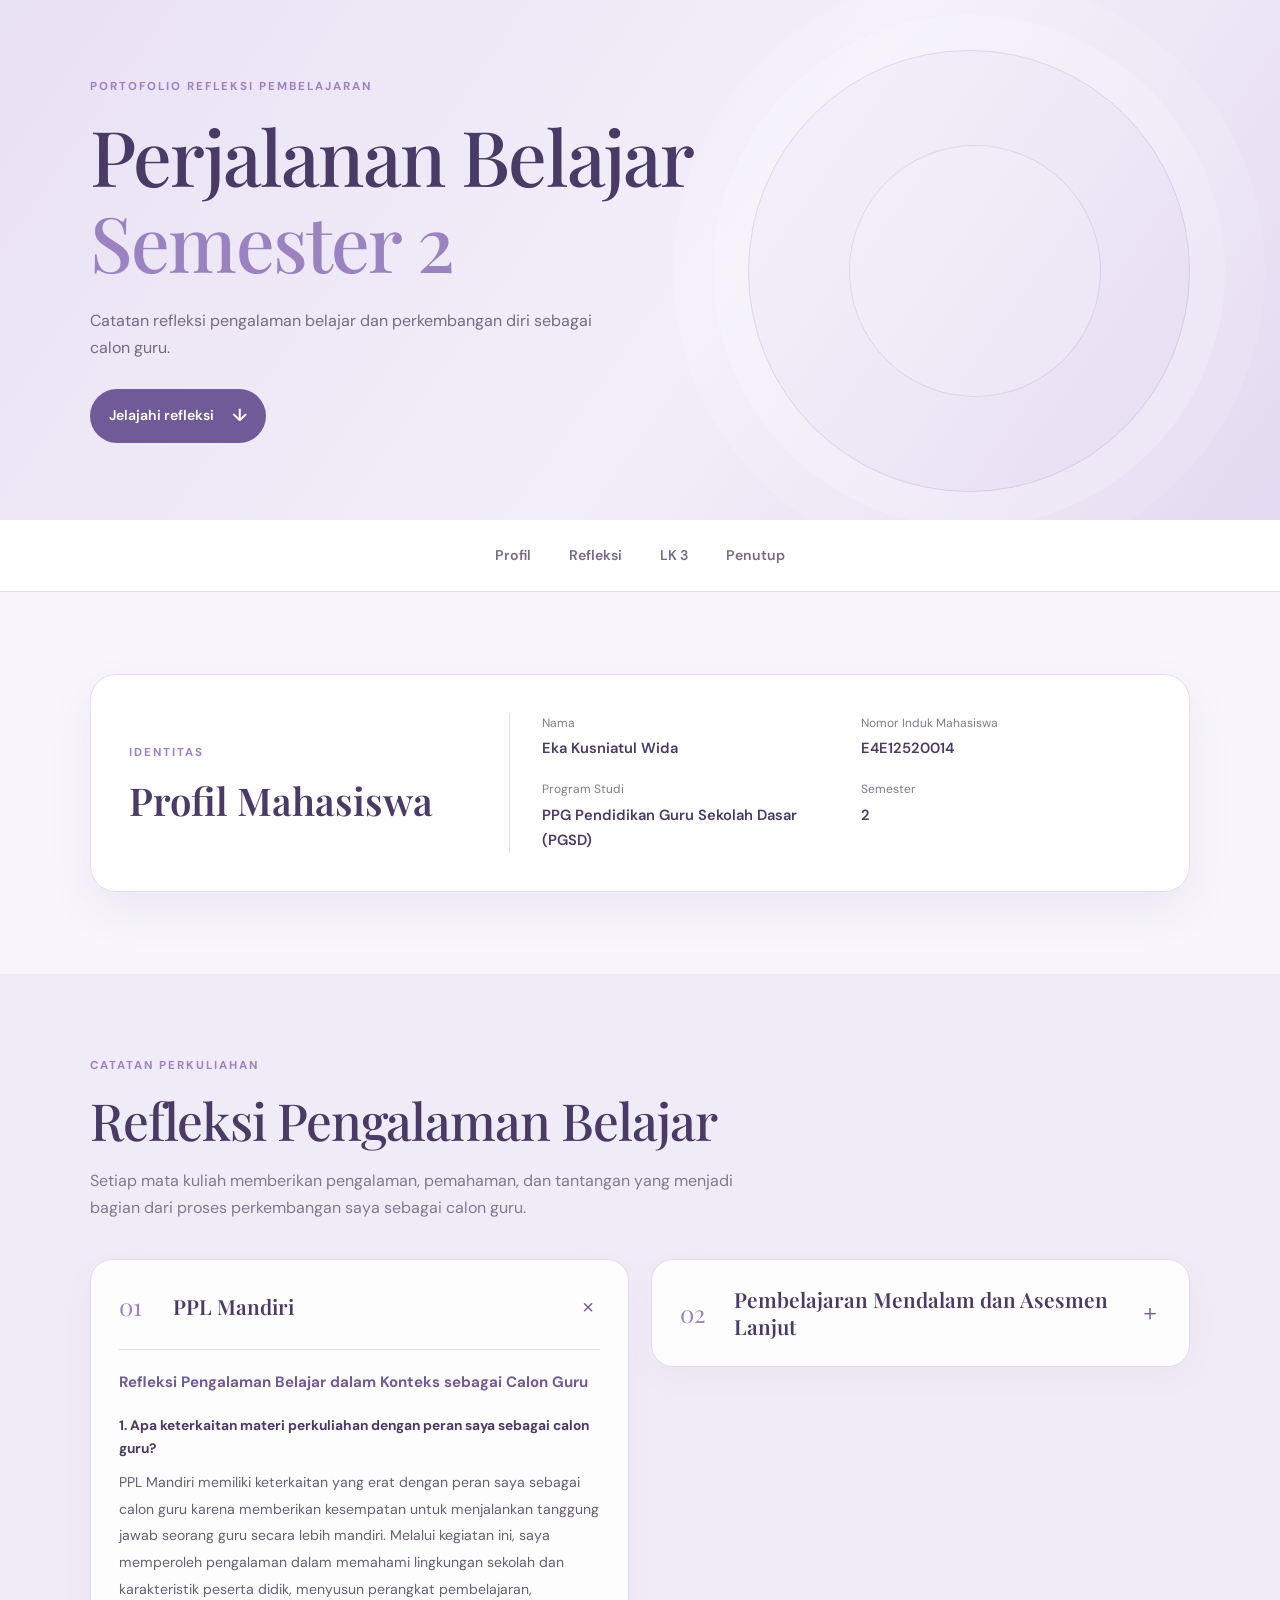
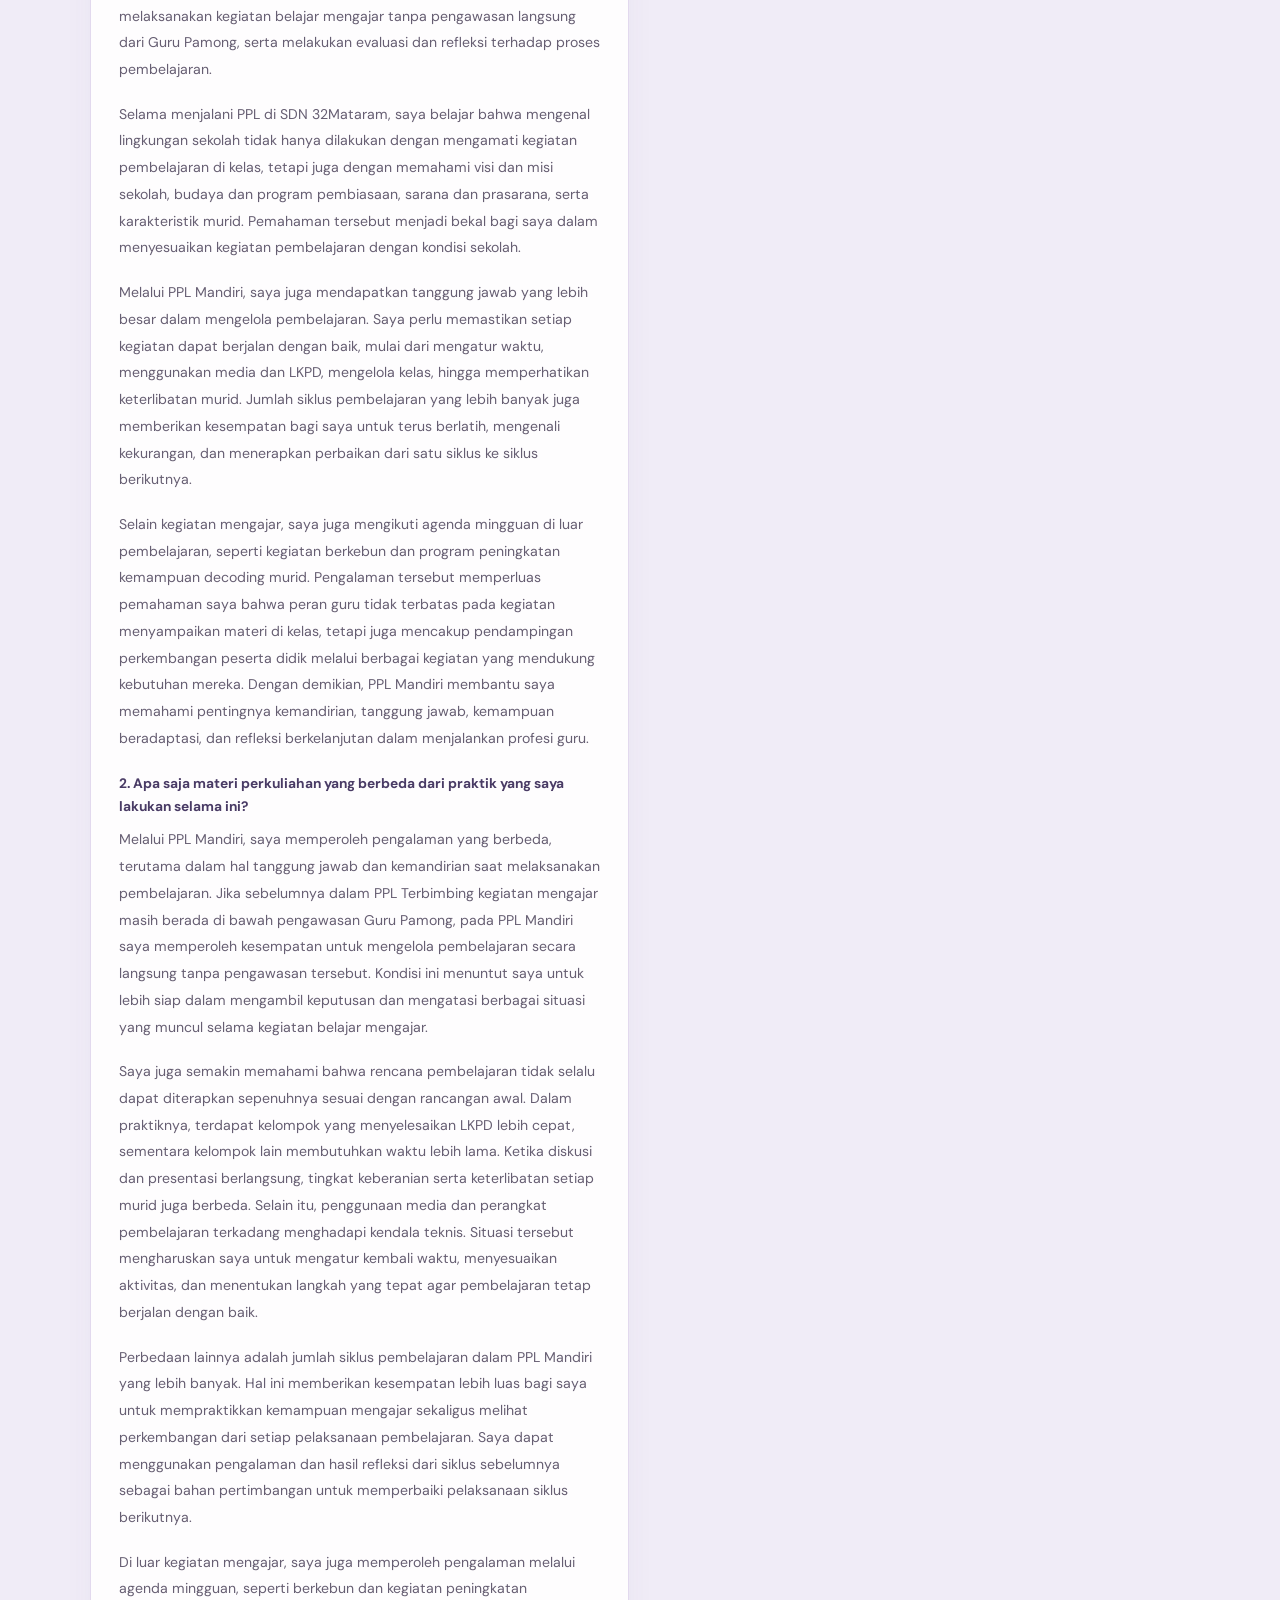
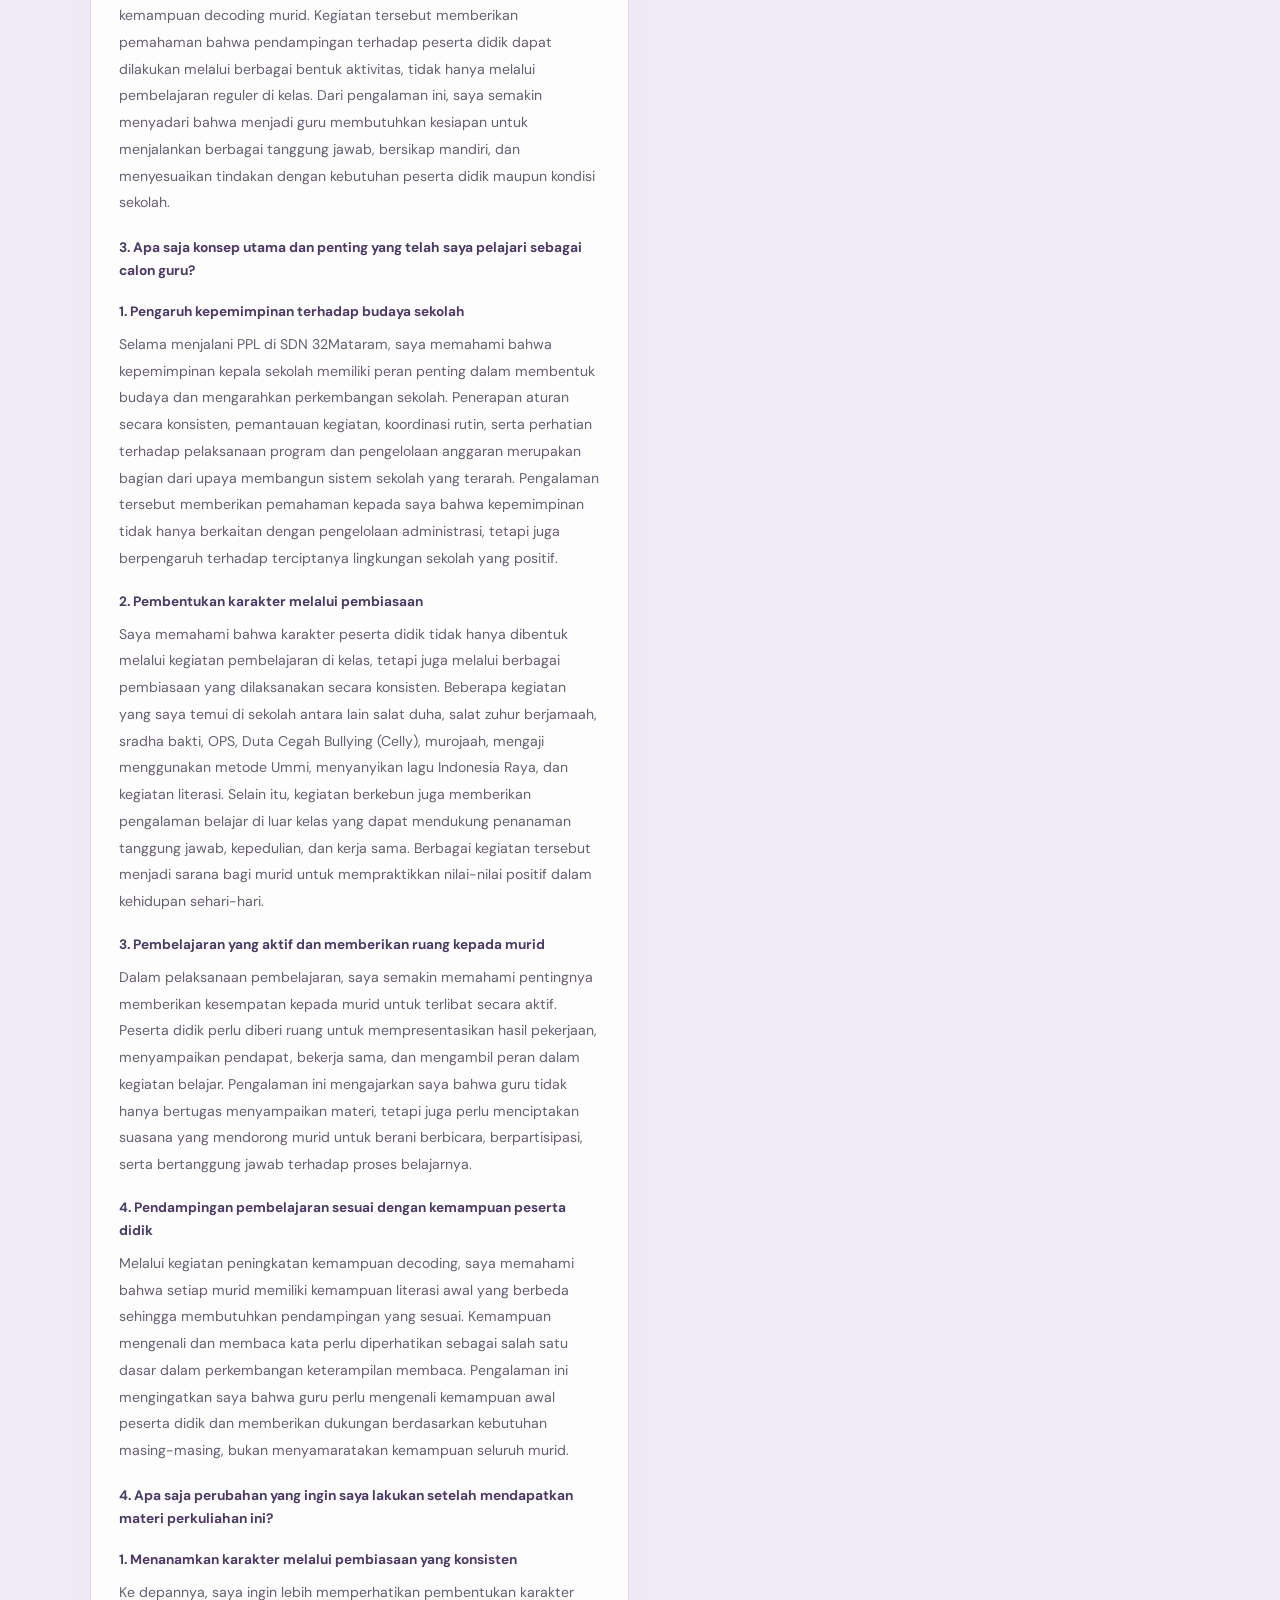
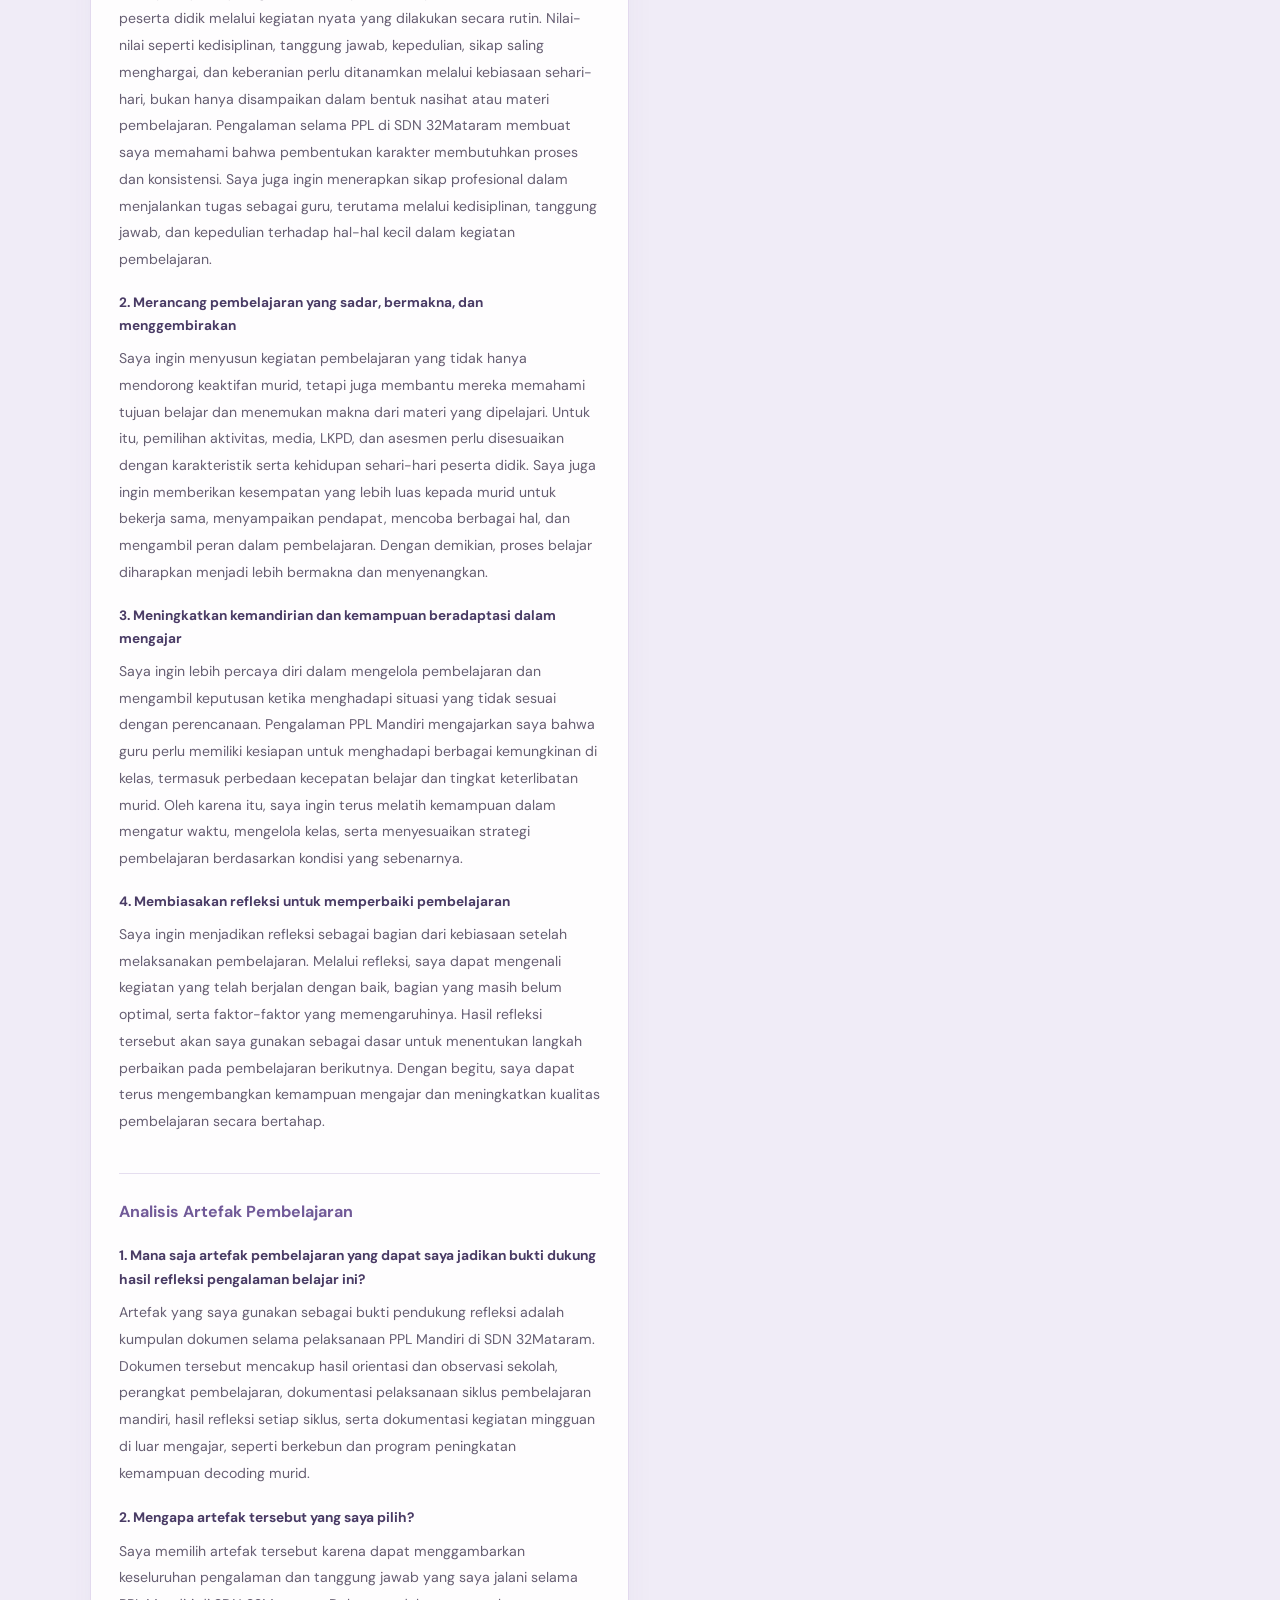
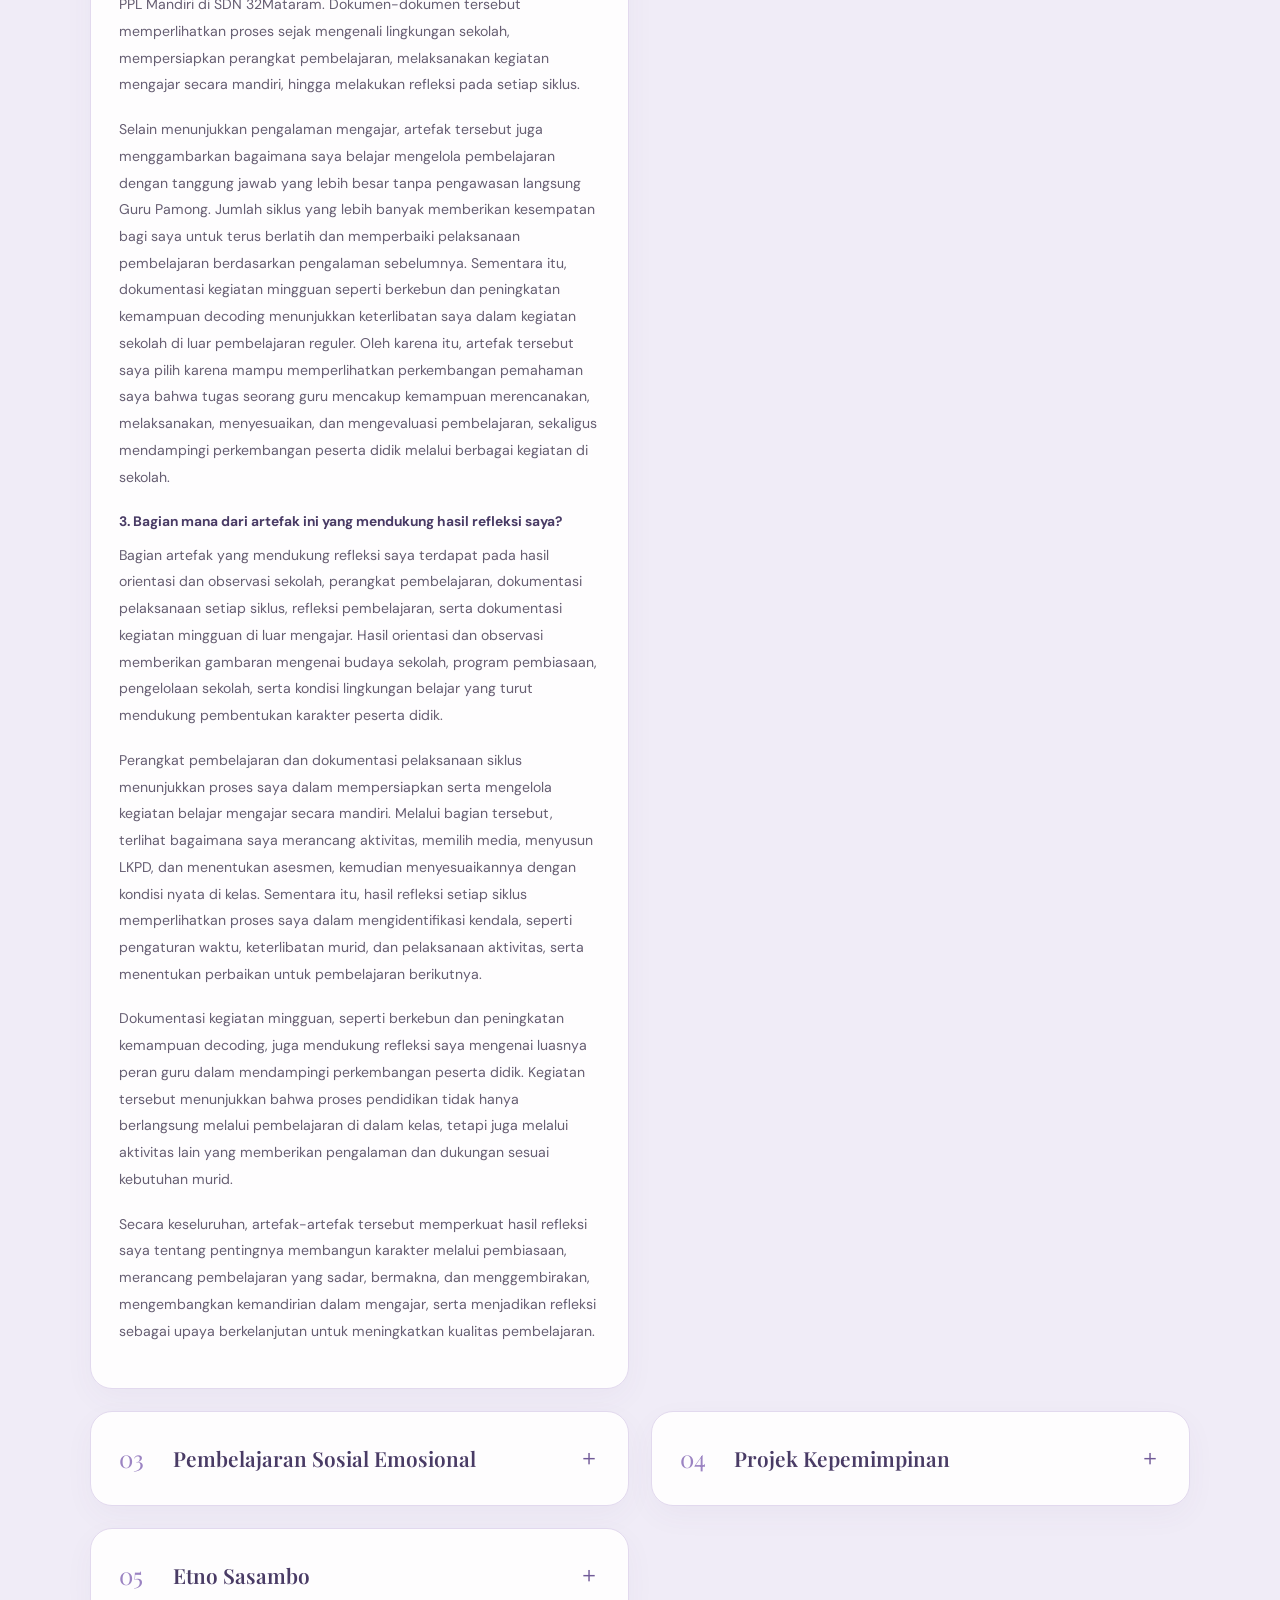
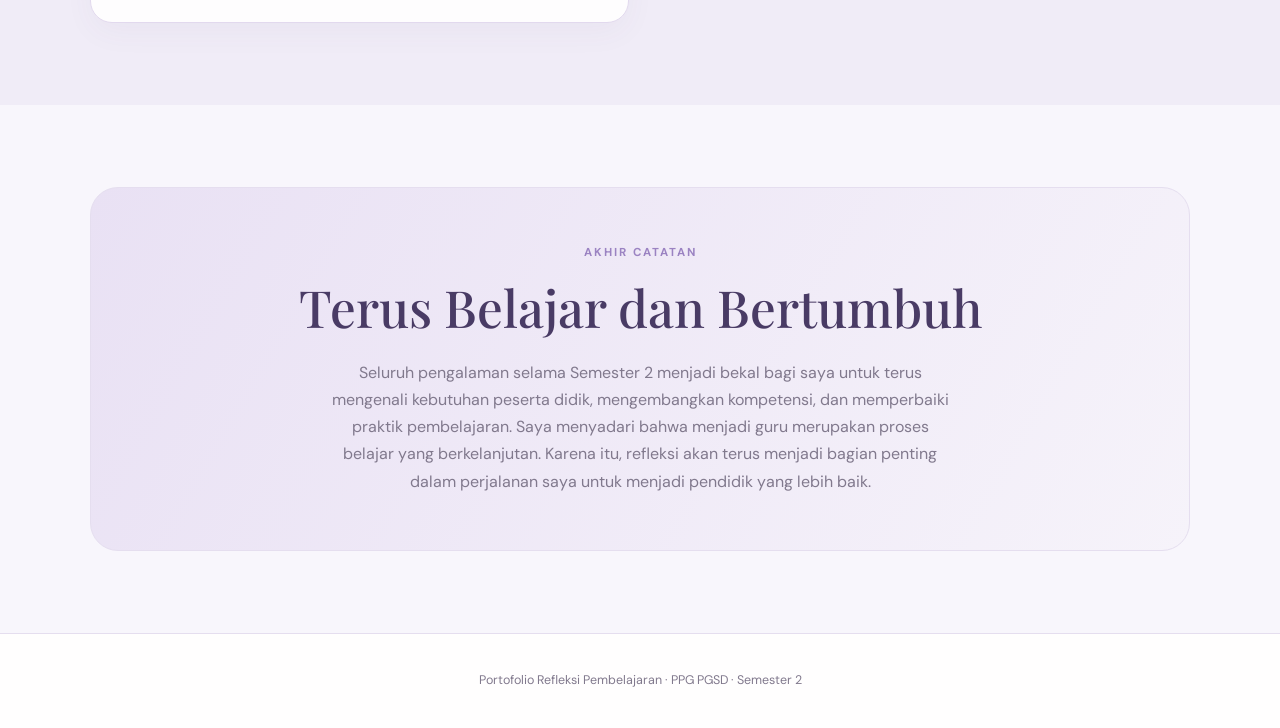
==== commit e0203a8e: "Update index.html to add LK 3 navigation" ====
--- a/index.html
+++ b/index.html
@@ -20,11 +20,12 @@
     </div>
   </header>
 
-  <nav class="site-nav" aria-label="Navigasi utama">
-    <a href="#profil">Profil</a>
-    <a href="#refleksi">Refleksi</a>
-    <a href="#penutup">Penutup</a>
-  </nav>
+ <nav class="site-nav" aria-label="Navigasi utama">
+  <a href="#profil">Profil</a>
+  <a href="#refleksi">Refleksi</a>
+  <a href="lk3.html">LK 3</a>
+  <a href="#penutup">Penutup</a>
+</nav>
 
   <main>
     <section class="profile-section" id="profil">
